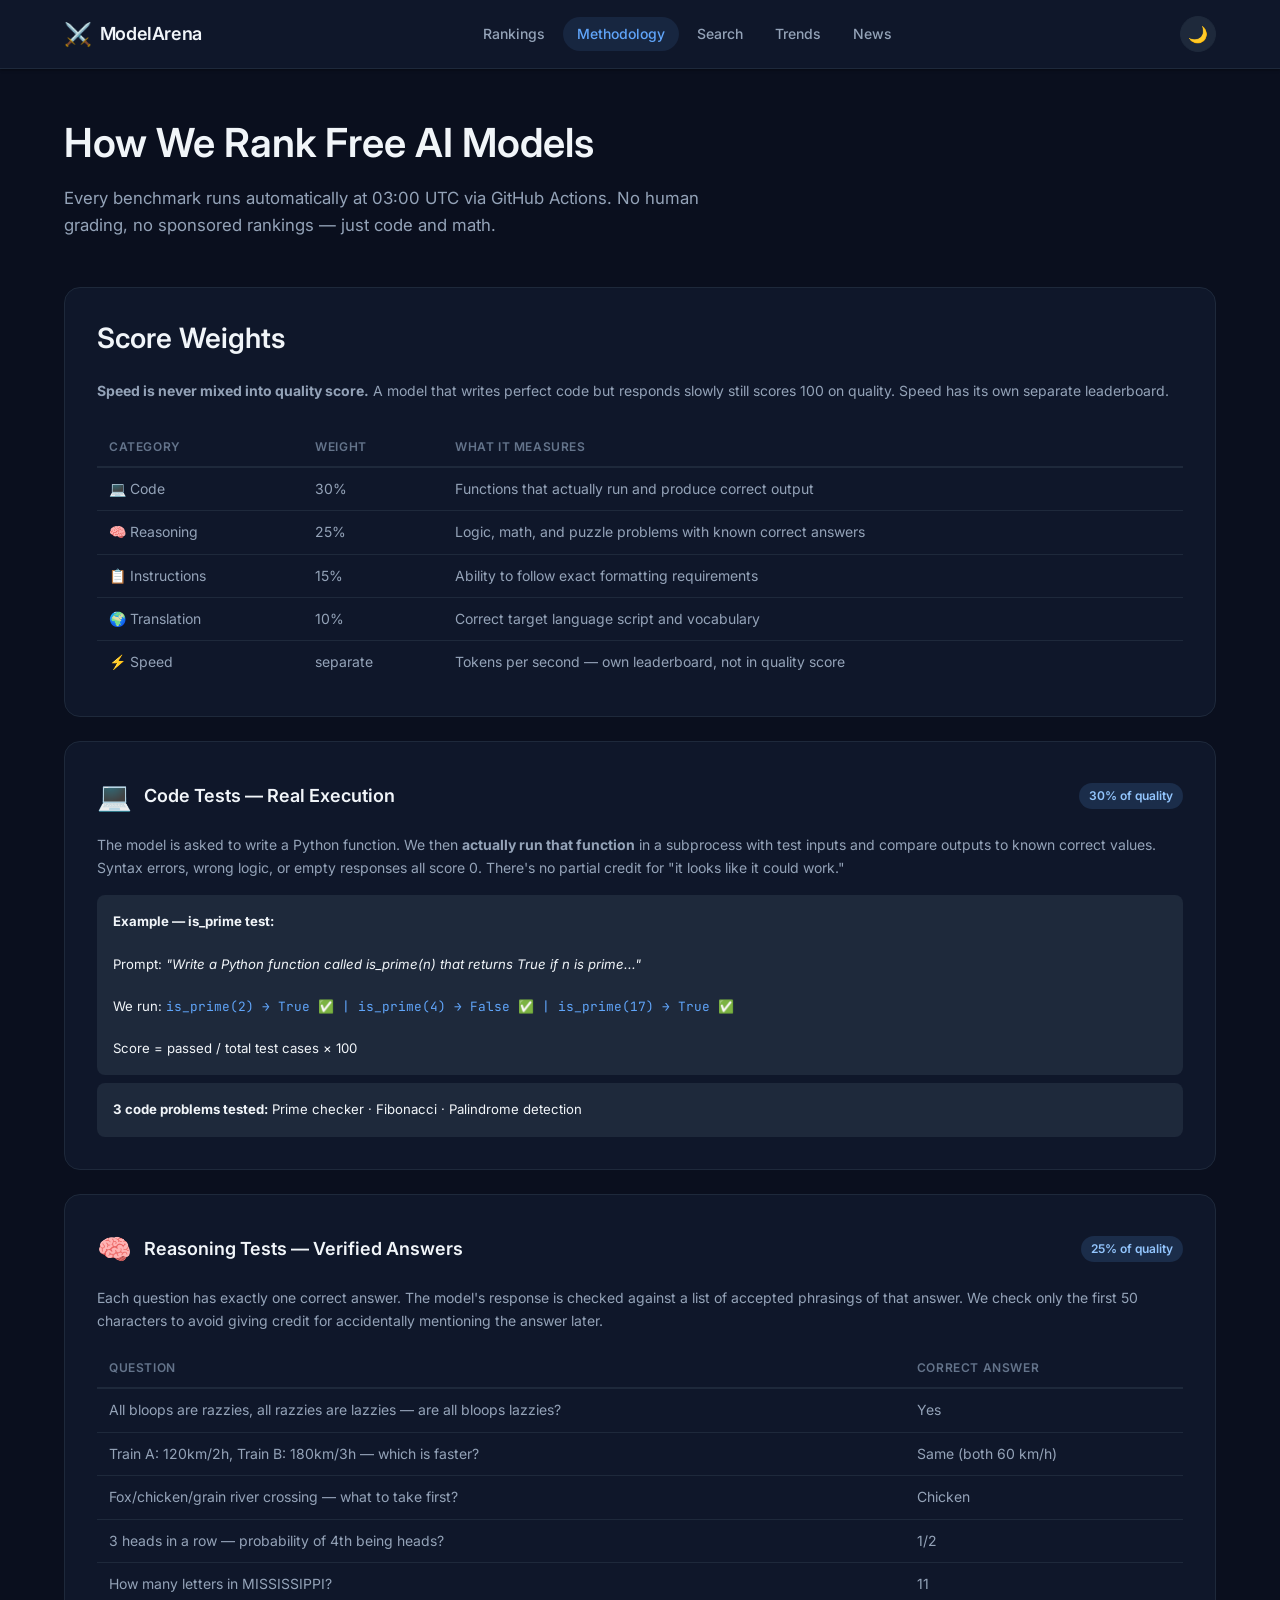
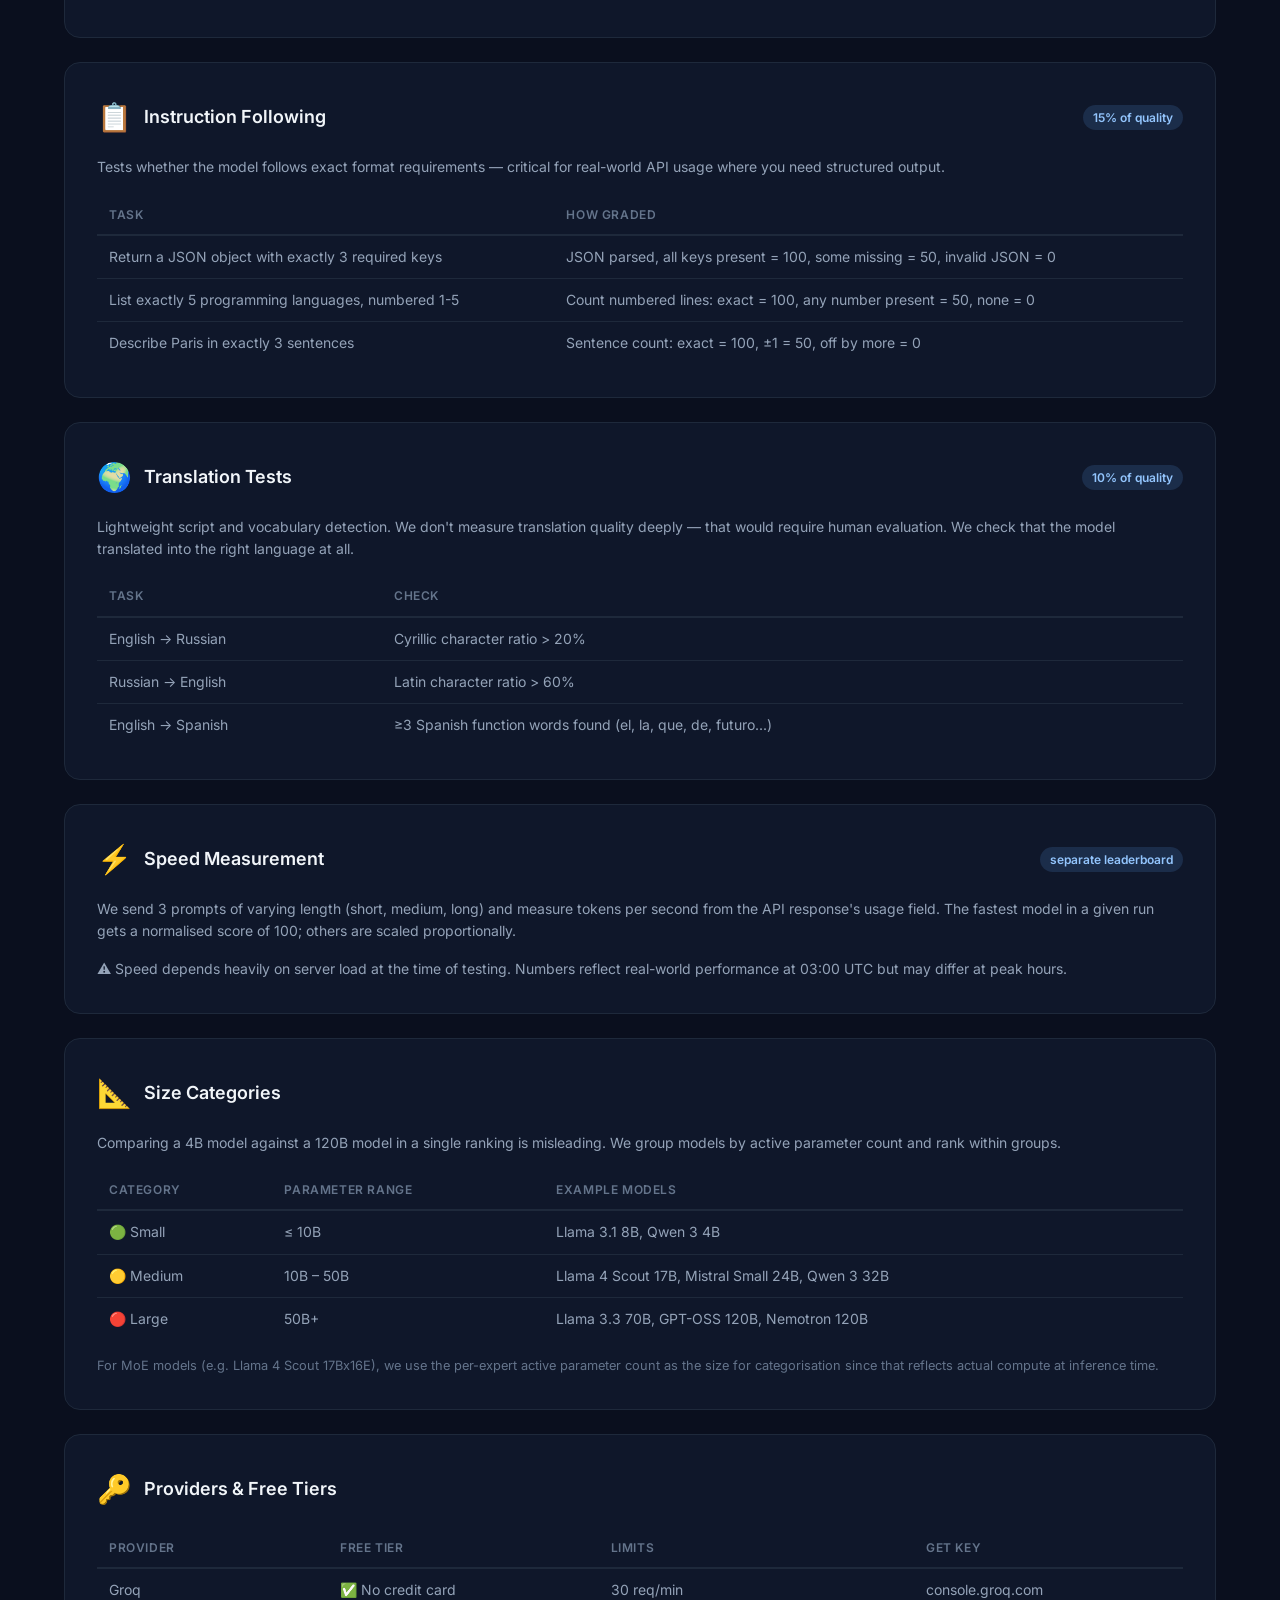
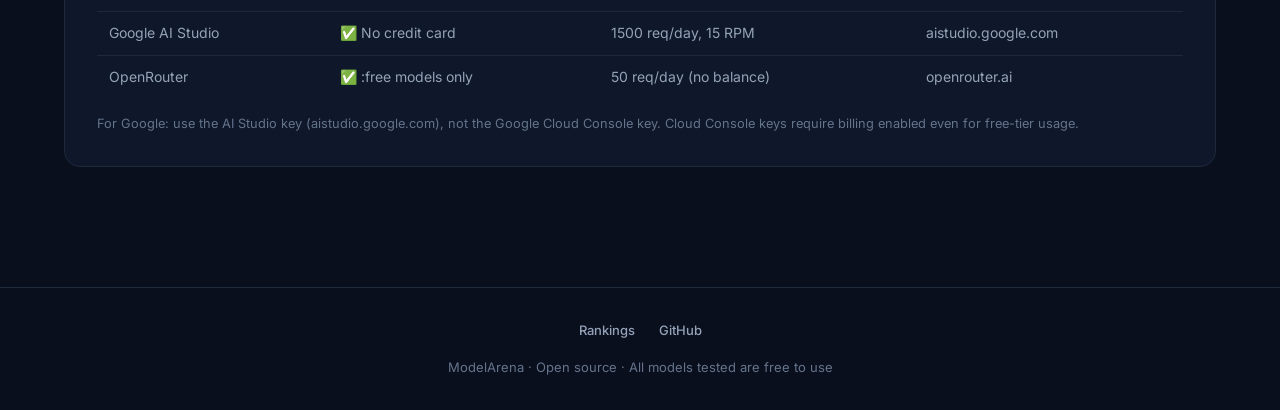
==== docs/methodology.html @ d8ed859a "refactor" ====
<!DOCTYPE html>
<html lang="en">
<head>
  <script>(function(){var t=localStorage.getItem('theme')||'dark';document.documentElement.setAttribute('data-theme',t);})();</script>
  <meta charset="UTF-8">
  <meta name="viewport" content="width=device-width, initial-scale=1.0">
  <title>Methodology — ModelArena</title>
  <meta name="description" content="How ModelArena benchmarks free AI models: real code execution, verified reasoning answers, instruction following, and translation checks. Full methodology explained.">
  <link rel="stylesheet" href="style.css">
  <style>
    .method-card{background:var(--surface);border:1px solid var(--border);border-radius:var(--radius-xl);padding:var(--space-xl);margin-bottom:var(--space-lg)}
    .method-header{display:flex;align-items:center;gap:12px;margin-bottom:var(--space-md)}
    .method-icon{font-size:1.75rem}
    .method-title{font-size:1.125rem;font-weight:600}
    .method-weight{background:var(--chip-blue-bg);color:var(--chip-blue-text);padding:3px 10px;border-radius:var(--radius-full);font-size:.75rem;font-weight:600;margin-left:auto}
    .test-example{background:var(--surface-2);border-radius:var(--radius-md);padding:var(--space-md);margin-top:var(--space-md);font-size:.825rem}
    .test-example code{font-family:'JetBrains Mono',monospace;font-size:.8rem;color:var(--primary)}
    .verdict-pass{color:var(--success);font-weight:600}
    .verdict-fail{color:var(--error);font-weight:600}
    .weight-bar-wrap{background:var(--surface-2);border-radius:var(--radius-full);height:8px;margin-top:6px;overflow:hidden}
    .weight-bar{height:100%;border-radius:var(--radius-full)}
    table{width:100%;border-collapse:collapse;font-size:.875rem;margin-top:var(--space-md)}
    th{text-align:left;padding:10px 12px;border-bottom:2px solid var(--border);color:var(--text-tertiary);font-size:.75rem;text-transform:uppercase;letter-spacing:.05em;font-weight:600}
    td{padding:10px 12px;border-bottom:1px solid var(--border);color:var(--text-secondary)}
    tr:last-child td{border-bottom:none}
    tr:hover td{background:var(--surface-2)}
  </style>
</head>
<body>
<header class="header">
  <div class="header-content">
    <a href="index.html" class="logo"><span class="logo-icon">⚔️</span><span>ModelArena</span></a>
    <nav class="nav">
      <a href="index.html" class="nav-link">Rankings</a>
      <a href="methodology.html" class="nav-link active">Methodology</a>
      <a href="search.html" class="nav-link">Search</a>
      <a href="trends.html" class="nav-link">Trends</a>
      <a href="news.html" class="nav-link">News</a>
    </nav>
    <button class="theme-toggle" id="theme-toggle" aria-label="Toggle theme">
      <span class="icon-sun">☀️</span><span class="icon-moon">🌙</span>
    </button>
  </div>
</header>

<main class="container">
  <h1>How We Rank Free AI Models</h1>
  <p style="color:var(--text-secondary);margin-bottom:var(--space-2xl);font-size:1.05rem;max-width:680px;">
    Every benchmark runs automatically at 03:00 UTC via GitHub Actions. No human grading,
    no sponsored rankings — just code and math.
  </p>

  <!-- Score weights overview -->
  <div class="method-card">
    <h2 style="margin-bottom:var(--space-lg);">Score Weights</h2>
    <p style="color:var(--text-secondary);margin-bottom:var(--space-lg);font-size:.875rem;">
      <strong>Speed is never mixed into quality score.</strong> A model that writes perfect code but responds slowly
      still scores 100 on quality. Speed has its own separate leaderboard.
    </p>
    <table>
      <thead><tr><th>Category</th><th>Weight</th><th>What it measures</th></tr></thead>
      <tbody>
        <tr><td>💻 Code</td><td>30%</td><td>Functions that actually run and produce correct output</td></tr>
        <tr><td>🧠 Reasoning</td><td>25%</td><td>Logic, math, and puzzle problems with known correct answers</td></tr>
        <tr><td>📋 Instructions</td><td>15%</td><td>Ability to follow exact formatting requirements</td></tr>
        <tr><td>🌍 Translation</td><td>10%</td><td>Correct target language script and vocabulary</td></tr>
        <tr><td>⚡ Speed</td><td>separate</td><td>Tokens per second — own leaderboard, not in quality score</td></tr>
      </tbody>
    </table>
  </div>

  <!-- Code tests -->
  <div class="method-card">
    <div class="method-header">
      <span class="method-icon">💻</span>
      <span class="method-title">Code Tests — Real Execution</span>
      <span class="method-weight">30% of quality</span>
    </div>
    <p style="color:var(--text-secondary);font-size:.875rem;line-height:1.6;">
      The model is asked to write a Python function. We then <strong>actually run that function</strong>
      in a subprocess with test inputs and compare outputs to known correct values.
      Syntax errors, wrong logic, or empty responses all score 0. There's no partial credit for
      "it looks like it could work."
    </p>
    <div class="test-example">
      <strong>Example — is_prime test:</strong><br><br>
      Prompt: <em>"Write a Python function called is_prime(n) that returns True if n is prime..."</em><br><br>
      We run: <code>is_prime(2) → True ✅  |  is_prime(4) → False ✅  |  is_prime(17) → True ✅</code><br><br>
      Score = passed / total test cases × 100
    </div>
    <div class="test-example" style="margin-top:var(--space-sm)">
      <strong>3 code problems tested:</strong> Prime checker · Fibonacci · Palindrome detection
    </div>
  </div>

  <!-- Reasoning tests -->
  <div class="method-card">
    <div class="method-header">
      <span class="method-icon">🧠</span>
      <span class="method-title">Reasoning Tests — Verified Answers</span>
      <span class="method-weight">25% of quality</span>
    </div>
    <p style="color:var(--text-secondary);font-size:.875rem;line-height:1.6;">
      Each question has exactly one correct answer. The model's response is checked against
      a list of accepted phrasings of that answer. We check only the first 50 characters
      to avoid giving credit for accidentally mentioning the answer later.
    </p>
    <table>
      <thead><tr><th>Question</th><th>Correct answer</th></tr></thead>
      <tbody>
        <tr><td>All bloops are razzies, all razzies are lazzies — are all bloops lazzies?</td><td>Yes</td></tr>
        <tr><td>Train A: 120km/2h, Train B: 180km/3h — which is faster?</td><td>Same (both 60 km/h)</td></tr>
        <tr><td>Fox/chicken/grain river crossing — what to take first?</td><td>Chicken</td></tr>
        <tr><td>3 heads in a row — probability of 4th being heads?</td><td>1/2</td></tr>
        <tr><td>How many letters in MISSISSIPPI?</td><td>11</td></tr>
      </tbody>
    </table>
  </div>

  <!-- Instruction following -->
  <div class="method-card">
    <div class="method-header">
      <span class="method-icon">📋</span>
      <span class="method-title">Instruction Following</span>
      <span class="method-weight">15% of quality</span>
    </div>
    <p style="color:var(--text-secondary);font-size:.875rem;line-height:1.6;">
      Tests whether the model follows exact format requirements — critical for real-world API usage
      where you need structured output.
    </p>
    <table>
      <thead><tr><th>Task</th><th>How graded</th></tr></thead>
      <tbody>
        <tr><td>Return a JSON object with exactly 3 required keys</td><td>JSON parsed, all keys present = 100, some missing = 50, invalid JSON = 0</td></tr>
        <tr><td>List exactly 5 programming languages, numbered 1-5</td><td>Count numbered lines: exact = 100, any number present = 50, none = 0</td></tr>
        <tr><td>Describe Paris in exactly 3 sentences</td><td>Sentence count: exact = 100, ±1 = 50, off by more = 0</td></tr>
      </tbody>
    </table>
  </div>

  <!-- Translation -->
  <div class="method-card">
    <div class="method-header">
      <span class="method-icon">🌍</span>
      <span class="method-title">Translation Tests</span>
      <span class="method-weight">10% of quality</span>
    </div>
    <p style="color:var(--text-secondary);font-size:.875rem;line-height:1.6;">
      Lightweight script and vocabulary detection. We don't measure translation quality deeply —
      that would require human evaluation. We check that the model translated into the right language at all.
    </p>
    <table>
      <thead><tr><th>Task</th><th>Check</th></tr></thead>
      <tbody>
        <tr><td>English → Russian</td><td>Cyrillic character ratio &gt; 20%</td></tr>
        <tr><td>Russian → English</td><td>Latin character ratio &gt; 60%</td></tr>
        <tr><td>English → Spanish</td><td>≥3 Spanish function words found (el, la, que, de, futuro...)</td></tr>
      </tbody>
    </table>
  </div>

  <!-- Speed -->
  <div class="method-card">
    <div class="method-header">
      <span class="method-icon">⚡</span>
      <span class="method-title">Speed Measurement</span>
      <span class="method-weight">separate leaderboard</span>
    </div>
    <p style="color:var(--text-secondary);font-size:.875rem;line-height:1.6;">
      We send 3 prompts of varying length (short, medium, long) and measure tokens per second
      from the API response's usage field. The fastest model in a given run gets a normalised
      score of 100; others are scaled proportionally.
    </p>
    <p style="color:var(--text-secondary);font-size:.875rem;margin-top:var(--space-md);">
      ⚠️ Speed depends heavily on server load at the time of testing. Numbers reflect
      real-world performance at 03:00 UTC but may differ at peak hours.
    </p>
  </div>

  <!-- Size categories -->
  <div class="method-card">
    <div class="method-header">
      <span class="method-icon">📐</span>
      <span class="method-title">Size Categories</span>
    </div>
    <p style="color:var(--text-secondary);font-size:.875rem;line-height:1.6;">
      Comparing a 4B model against a 120B model in a single ranking is misleading.
      We group models by active parameter count and rank within groups.
    </p>
    <table>
      <thead><tr><th>Category</th><th>Parameter range</th><th>Example models</th></tr></thead>
      <tbody>
        <tr><td>🟢 Small</td><td>≤ 10B</td><td>Llama 3.1 8B, Qwen 3 4B</td></tr>
        <tr><td>🟡 Medium</td><td>10B – 50B</td><td>Llama 4 Scout 17B, Mistral Small 24B, Qwen 3 32B</td></tr>
        <tr><td>🔴 Large</td><td>50B+</td><td>Llama 3.3 70B, GPT-OSS 120B, Nemotron 120B</td></tr>
      </tbody>
    </table>
    <p style="color:var(--text-tertiary);font-size:.8rem;margin-top:var(--space-md);">
      For MoE models (e.g. Llama 4 Scout 17Bx16E), we use the per-expert active parameter count
      as the size for categorisation since that reflects actual compute at inference time.
    </p>
  </div>

  <!-- Providers -->
  <div class="method-card">
    <div class="method-header">
      <span class="method-icon">🔑</span>
      <span class="method-title">Providers &amp; Free Tiers</span>
    </div>
    <table>
      <thead><tr><th>Provider</th><th>Free tier</th><th>Limits</th><th>Get key</th></tr></thead>
      <tbody>
        <tr><td>Groq</td><td>✅ No credit card</td><td>30 req/min</td><td>console.groq.com</td></tr>
        <tr><td>Google AI Studio</td><td>✅ No credit card</td><td>1500 req/day, 15 RPM</td><td>aistudio.google.com</td></tr>
        <tr><td>OpenRouter</td><td>✅ :free models only</td><td>50 req/day (no balance)</td><td>openrouter.ai</td></tr>
      </tbody>
    </table>
    <p style="color:var(--text-tertiary);font-size:.8rem;margin-top:var(--space-md);">
      For Google: use the AI Studio key (aistudio.google.com), not the Google Cloud Console key.
      Cloud Console keys require billing enabled even for free-tier usage.
    </p>
  </div>

</main>

<footer class="footer">
  <div class="footer-links">
    <a href="index.html" class="footer-link">Rankings</a>
    <a href="https://github.com/yourusername/ModelArena" class="footer-link">GitHub</a>
  </div>
  <p>ModelArena · Open source · All models tested are free to use</p>
</footer>

<script>
(function(){
  function applyTheme(t){document.documentElement.setAttribute('data-theme',t);localStorage.setItem('theme',t);}
  var btn=document.getElementById('theme-toggle');
  if(btn)btn.addEventListener('click',function(){
    applyTheme((document.documentElement.getAttribute('data-theme')||'dark')==='dark'?'light':'dark');
  });
})();
</script>

<script>
window.addEventListener('scroll', function() {
  document.querySelector('.header').classList.toggle('scrolled', window.scrollY > 0);
});
</script>

</body>
</html>
---- docs/style.css ----
/* AI Benchmarker — Material Design style with dark/light theme */

@import url('https://fonts.googleapis.com/css2?family=Inter:wght@300;400;500;600&family=JetBrains+Mono:wght@400;500&display=swap');

/* ===== THEME VARIABLES ===== */
:root {
  color-scheme: dark;

  /* Dark theme (default) */
  --primary: #60a5fa;
  --primary-dark: #3b82f6;
  --primary-light: #93c5fd;

  --text-primary: #f1f5f9;
  --text-secondary: #94a3b8;
  --text-tertiary: #64748b;

  --border: #1e293b;
  --border-hover: #334155;
  --background: #0a0f1e;
  --surface: #0f172a;
  --surface-2: #1e293b;
  --surface-3: #243044;

  --success: #34d399;
  --warning: #fbbf24;
  --error: #f87171;

  --shadow-sm: 0 1px 3px rgba(0,0,0,0.4);
  --shadow-md: 0 4px 16px rgba(0,0,0,0.5);
  --shadow-lg: 0 8px 32px rgba(0,0,0,0.6);

  --chip-blue-bg: rgba(96,165,250,0.15);
  --chip-blue-text: #93c5fd;
  --chip-green-bg: rgba(52,211,153,0.15);
  --chip-green-text: #6ee7b7;
  --chip-yellow-bg: rgba(251,191,36,0.15);
  --chip-yellow-text: #fcd34d;
  --chip-red-bg: rgba(248,113,113,0.15);
  --chip-red-text: #fca5a5;
  --chip-gray-bg: var(--surface-2);
  --chip-gray-text: var(--text-secondary);

  --hero-gradient: linear-gradient(135deg, #0a0f1e 0%, #0f172a 50%, #1a1040 100%);
  --glow: 0 0 40px rgba(96,165,250,0.12);

  /* Spacing */
  --space-xs: 4px;
  --space-sm: 8px;
  --space-md: 16px;
  --space-lg: 24px;
  --space-xl: 32px;
  --space-2xl: 48px;

  /* Radius */
  --radius-sm: 4px;
  --radius-md: 8px;
  --radius-lg: 12px;
  --radius-xl: 16px;
  --radius-full: 9999px;
}

/* Light theme */
[data-theme="light"] {
  color-scheme: light;

  --primary: #2563eb;
  --primary-dark: #1d4ed8;
  --primary-light: #3b82f6;

  --text-primary: #0f172a;
  --text-secondary: #475569;
  --text-tertiary: #94a3b8;

  --border: #e2e8f0;
  --border-hover: #cbd5e1;
  --background: #ffffff;
  --surface: #f8fafc;
  --surface-2: #f1f5f9;
  --surface-3: #e2e8f0;

  --success: #16a34a;
  --warning: #d97706;
  --error: #dc2626;

  --shadow-sm: 0 1px 3px rgba(15,23,42,0.08), 0 1px 2px rgba(15,23,42,0.06);
  --shadow-md: 0 4px 16px rgba(15,23,42,0.1);
  --shadow-lg: 0 8px 32px rgba(15,23,42,0.12);

  --chip-blue-bg: #dbeafe;
  --chip-blue-text: #1d4ed8;
  --chip-green-bg: #dcfce7;
  --chip-green-text: #15803d;
  --chip-yellow-bg: #fef9c3;
  --chip-yellow-text: #a16207;
  --chip-red-bg: #fee2e2;
  --chip-red-text: #b91c1c;
  --chip-gray-bg: var(--surface-2);
  --chip-gray-text: var(--text-secondary);

  --hero-gradient: linear-gradient(135deg, #eff6ff 0%, #f8fafc 50%, #f0fdf4 100%);
  --glow: none;
}

/* ===== RESET & BASE ===== */
*, *::before, *::after {
  margin: 0;
  padding: 0;
  box-sizing: border-box;
}

body {
  font-family: 'Inter', -apple-system, BlinkMacSystemFont, sans-serif;
  color: var(--text-primary);
  background: var(--background);
  line-height: 1.6;
  -webkit-font-smoothing: antialiased;
  transition: background 0.3s, color 0.3s;
}

h1, h2, h3, h4, h5, h6 {
  font-weight: 600;
  line-height: 1.3;
}
h1 { font-size: 2.5rem; margin-bottom: var(--space-md); }
h2 { font-size: 1.75rem; margin-bottom: var(--space-md); }
h3 { font-size: 1.25rem; margin-bottom: var(--space-sm); }

/* ===== HEADER ===== */
.header {
  background: var(--surface);
  border-bottom: 1px solid var(--border);
  padding: var(--space-md) 0;
  position: sticky;
  top: 0;
  z-index: 100;
  backdrop-filter: blur(12px);
  -webkit-backdrop-filter: blur(12px);
  box-shadow: var(--shadow-sm);
  transition: background 0.3s, border-color 0.3s;
}

.header-content {
  max-width: 1200px;
  margin: 0 auto;
  padding: 0 var(--space-lg);
  display: flex;
  justify-content: space-between;
  align-items: center;
}

.logo {
  display: flex;
  align-items: center;
  gap: var(--space-sm);
  text-decoration: none;
  color: var(--text-primary);
  font-size: 1.125rem;
  font-weight: 600;
  letter-spacing: -0.02em;
}
.logo-icon { font-size: 1.4rem; }

/* ===== NAVIGATION ===== */
.nav {
  display: flex;
  align-items: center;
  gap: 4px;
}

.nav-link {
  padding: 6px 14px;
  border-radius: var(--radius-full);
  color: var(--text-secondary);
  text-decoration: none;
  font-size: 0.875rem;
  font-weight: 500;
  transition: all 0.2s;
}
.nav-link:hover {
  background: var(--surface-2);
  color: var(--text-primary);
}
.nav-link.active {
  color: var(--primary);
  background: rgba(96,165,250,0.1);
}
[data-theme="light"] .nav-link.active {
  background: rgba(37,99,235,0.08);
}

/* ===== THEME TOGGLE ===== */
.theme-toggle {
  display: flex;
  align-items: center;
  justify-content: center;
  width: 36px;
  height: 36px;
  border-radius: var(--radius-full);
  border: 1px solid var(--border);
  background: var(--surface-2);
  color: var(--text-secondary);
  cursor: pointer;
  font-size: 1rem;
  transition: all 0.2s;
  margin-left: var(--space-sm);
  flex-shrink: 0;
}
.theme-toggle:hover {
  background: var(--surface-3);
  color: var(--text-primary);
  border-color: var(--border-hover);
}
.theme-toggle .icon-sun  { display: none; }
.theme-toggle .icon-moon { display: block; }
[data-theme="light"] .theme-toggle .icon-sun  { display: block; }
[data-theme="light"] .theme-toggle .icon-moon { display: none; }

/* ===== CONTAINER ===== */
.container {
  max-width: 1200px;
  margin: 0 auto;
  padding: var(--space-2xl) var(--space-lg);
}

/* ===== HERO ===== */
.hero {
  background: var(--hero-gradient);
  text-align: center;
  padding: var(--space-2xl) 0;
  margin-bottom: 0;
  border-bottom: 1px solid var(--border);
  box-shadow: var(--glow);
}
.hero-title {
  font-size: 2.75rem;
  font-weight: 700;
  letter-spacing: -0.03em;
  background: linear-gradient(135deg, var(--text-primary) 0%, var(--primary-light) 100%);
  -webkit-background-clip: text;
  -webkit-text-fill-color: transparent;
  background-clip: text;
}
[data-theme="light"] .hero-title {
  background: linear-gradient(135deg, #0f172a 0%, #2563eb 100%);
  -webkit-background-clip: text;
  background-clip: text;
}
.hero-subtitle {
  font-size: 1.125rem;
  color: var(--text-secondary);
  margin-top: var(--space-sm);
}
.hero-meta {
  margin-top: var(--space-md);
  color: var(--text-tertiary);
  font-size: 0.8rem;
}

/* ===== STATS GRID ===== */
.stats-grid {
  display: grid;
  grid-template-columns: repeat(auto-fit, minmax(180px, 1fr));
  gap: var(--space-md);
  margin-bottom: var(--space-2xl);
}
.stat-card {
  background: var(--surface);
  border: 1px solid var(--border);
  border-radius: var(--radius-xl);
  padding: var(--space-lg);
  text-align: center;
  transition: border-color 0.2s, box-shadow 0.2s;
}
.stat-card:hover {
  border-color: var(--primary);
  box-shadow: var(--shadow-md);
}
.stat-value {
  font-size: 2.25rem;
  font-weight: 700;
  color: var(--primary);
  font-variant-numeric: tabular-nums;
  letter-spacing: -0.02em;
}
.stat-label {
  color: var(--text-tertiary);
  font-size: 0.75rem;
  margin-top: var(--space-xs);
  text-transform: uppercase;
  letter-spacing: 0.06em;
  font-weight: 500;
}

/* ===== CARDS ===== */
.card {
  background: var(--surface);
  border: 1px solid var(--border);
  border-radius: var(--radius-xl);
  padding: var(--space-lg);
  transition: all 0.2s;
}
.card:hover {
  box-shadow: var(--shadow-md);
  border-color: var(--border-hover);
}
.card-title { font-size: 1.125rem; font-weight: 600; color: var(--text-primary); }
.card-subtitle { color: var(--text-secondary); font-size: 0.875rem; margin-top: var(--space-xs); }

/* ===== GRID ===== */
.grid { display: grid; gap: var(--space-lg); margin-bottom: var(--space-2xl); }
.grid-2 { grid-template-columns: repeat(auto-fit, minmax(300px, 1fr)); }
.grid-3 { grid-template-columns: repeat(auto-fit, minmax(240px, 1fr)); }

/* ===== BUTTONS ===== */
.btn {
  display: inline-flex;
  align-items: center;
  gap: var(--space-sm);
  padding: 9px 20px;
  border-radius: var(--radius-full);
  font-weight: 500;
  font-size: 0.875rem;
  cursor: pointer;
  border: none;
  transition: all 0.2s;
  text-decoration: none;
  font-family: inherit;
}
.btn-primary { background: var(--primary); color: #fff; }
.btn-primary:hover { background: var(--primary-dark); box-shadow: var(--shadow-md); }
.btn-outlined { background: transparent; color: var(--primary); border: 1px solid var(--border); }
.btn-outlined:hover { background: rgba(96,165,250,0.08); border-color: var(--primary); }
[data-theme="light"] .btn-outlined:hover { background: rgba(37,99,235,0.06); }

/* ===== CHIPS ===== */
.chip {
  display: inline-block;
  padding: 3px 10px;
  border-radius: var(--radius-full);
  font-size: 0.7rem;
  font-weight: 600;
  text-transform: uppercase;
  letter-spacing: 0.05em;
}
.chip-blue   { background: var(--chip-blue-bg);   color: var(--chip-blue-text); }
.chip-green  { background: var(--chip-green-bg);  color: var(--chip-green-text); }
.chip-yellow { background: var(--chip-yellow-bg); color: var(--chip-yellow-text); }
.chip-red    { background: var(--chip-red-bg);    color: var(--chip-red-text); }
.chip-gray   { background: var(--chip-gray-bg);   color: var(--chip-gray-text); }

/* ===== MODEL CARD ===== */
.model-card {
  border: 1px solid var(--border);
  border-radius: var(--radius-xl);
  padding: var(--space-lg);
  background: var(--surface);
  transition: all 0.2s;
}
.model-card:hover {
  box-shadow: var(--shadow-md);
  border-color: var(--border-hover);
  transform: translateY(-2px);
}
.model-header {
  display: flex;
  justify-content: space-between;
  align-items: flex-start;
  margin-bottom: var(--space-md);
}
.model-name { font-size: 1.125rem; font-weight: 600; color: var(--text-primary); margin-bottom: 2px; }
.model-provider { color: var(--text-secondary); font-size: 0.8rem; }
.model-rank { font-size: 1.75rem; font-weight: 700; color: var(--primary); }
.model-metrics {
  display: grid;
  grid-template-columns: repeat(2, 1fr);
  gap: var(--space-md);
  margin: var(--space-md) 0;
}
.metric { display: flex; flex-direction: column; }
.metric-label {
  color: var(--text-tertiary);
  font-size: 0.7rem;
  text-transform: uppercase;
  letter-spacing: 0.06em;
  font-weight: 500;
  margin-bottom: 2px;
}
.metric-value { font-size: 1.4rem; font-weight: 600; color: var(--text-primary); }

/* ===== PROGRESS BAR ===== */
.progress-bar {
  height: 6px;
  background: var(--surface-2);
  border-radius: var(--radius-full);
  overflow: hidden;
  margin: var(--space-sm) 0;
}
.progress-fill {
  height: 100%;
  background: linear-gradient(90deg, var(--primary) 0%, var(--primary-light) 100%);
  border-radius: var(--radius-full);
  transition: width 0.5s cubic-bezier(0.4, 0, 0.2, 1);
}

/* ===== SEARCH ===== */
.search-container { margin-bottom: var(--space-2xl); }
.search-box { position: relative; margin-bottom: var(--space-lg); }
.search-input {
  width: 100%;
  padding: 13px 20px 13px 46px;
  border: 1px solid var(--border);
  border-radius: var(--radius-full);
  font-size: 0.9375rem;
  background: var(--surface);
  color: var(--text-primary);
  transition: all 0.2s;
  font-family: inherit;
}
.search-input::placeholder { color: var(--text-tertiary); }
.search-input:focus {
  outline: none;
  border-color: var(--primary);
  box-shadow: 0 0 0 3px rgba(96,165,250,0.15);
}
[data-theme="light"] .search-input:focus {
  box-shadow: 0 0 0 3px rgba(37,99,235,0.1);
}
.search-icon {
  position: absolute;
  left: 16px;
  top: 50%;
  transform: translateY(-50%);
  color: var(--text-tertiary);
  font-size: 1.1rem;
}
.filters { display: flex; gap: var(--space-sm); flex-wrap: wrap; }
.filter-btn {
  padding: 7px 16px;
  border: 1px solid var(--border);
  border-radius: var(--radius-full);
  background: var(--surface);
  color: var(--text-secondary);
  font-size: 0.8125rem;
  cursor: pointer;
  transition: all 0.2s;
  font-family: inherit;
  font-weight: 500;
}
.filter-btn:hover { background: var(--surface-2); border-color: var(--border-hover); color: var(--text-primary); }
.filter-btn.active { background: rgba(96,165,250,0.12); color: var(--primary); border-color: var(--primary); }
[data-theme="light"] .filter-btn.active { background: rgba(37,99,235,0.08); }

/* ===== NEWS ITEM ===== */
.news-item {
  border: 1px solid var(--border);
  border-radius: var(--radius-xl);
  padding: var(--space-lg);
  margin-bottom: var(--space-md);
  background: var(--surface);
  transition: all 0.2s;
}
.news-item:hover { box-shadow: var(--shadow-sm); border-color: var(--border-hover); }
.news-date { color: var(--text-tertiary); font-size: 0.7rem; text-transform: uppercase; letter-spacing: 0.06em; font-weight: 500; margin-bottom: 6px; }
.news-title { font-size: 1rem; font-weight: 600; color: var(--text-primary); margin-bottom: var(--space-sm); }
.news-title a { color: inherit; text-decoration: none; transition: color 0.2s; }
.news-title a:hover { color: var(--primary); }
.news-summary { color: var(--text-secondary); line-height: 1.6; margin-bottom: var(--space-sm); font-size: 0.875rem; }
.news-source { font-size: 0.8rem; color: var(--primary); font-weight: 500; }

/* ===== FOOTER ===== */
.footer {
  border-top: 1px solid var(--border);
  padding: var(--space-xl) 0;
  margin-top: var(--space-2xl);
  text-align: center;
  color: var(--text-tertiary);
  font-size: 0.8125rem;
}
.footer-links { display: flex; justify-content: center; gap: var(--space-lg); margin-bottom: var(--space-md); }
.footer-link { color: var(--text-secondary); text-decoration: none; transition: color 0.2s; font-weight: 500; }
.footer-link:hover { color: var(--primary); }

/* ===== SKELETON LOADER ===== */
@keyframes shimmer {
  0% { background-position: -800px 0; }
  100% { background-position: 800px 0; }
}
.skeleton {
  background: linear-gradient(90deg, var(--surface) 0px, var(--surface-2) 80px, var(--surface) 160px);
  background-size: 1000px;
  animation: shimmer 1.6s infinite;
  border-radius: var(--radius-md);
}

/* ===== RESPONSIVE ===== */
@media (max-width: 768px) {
  .hero-title { font-size: 2rem; }
  .nav .nav-link { display: none; }
  .nav .nav-link.active { display: block; }
  .grid-2, .grid-3 { grid-template-columns: 1fr; }
  .model-metrics { grid-template-columns: 1fr; }
  .stats-grid { grid-template-columns: repeat(2, 1fr); }
}
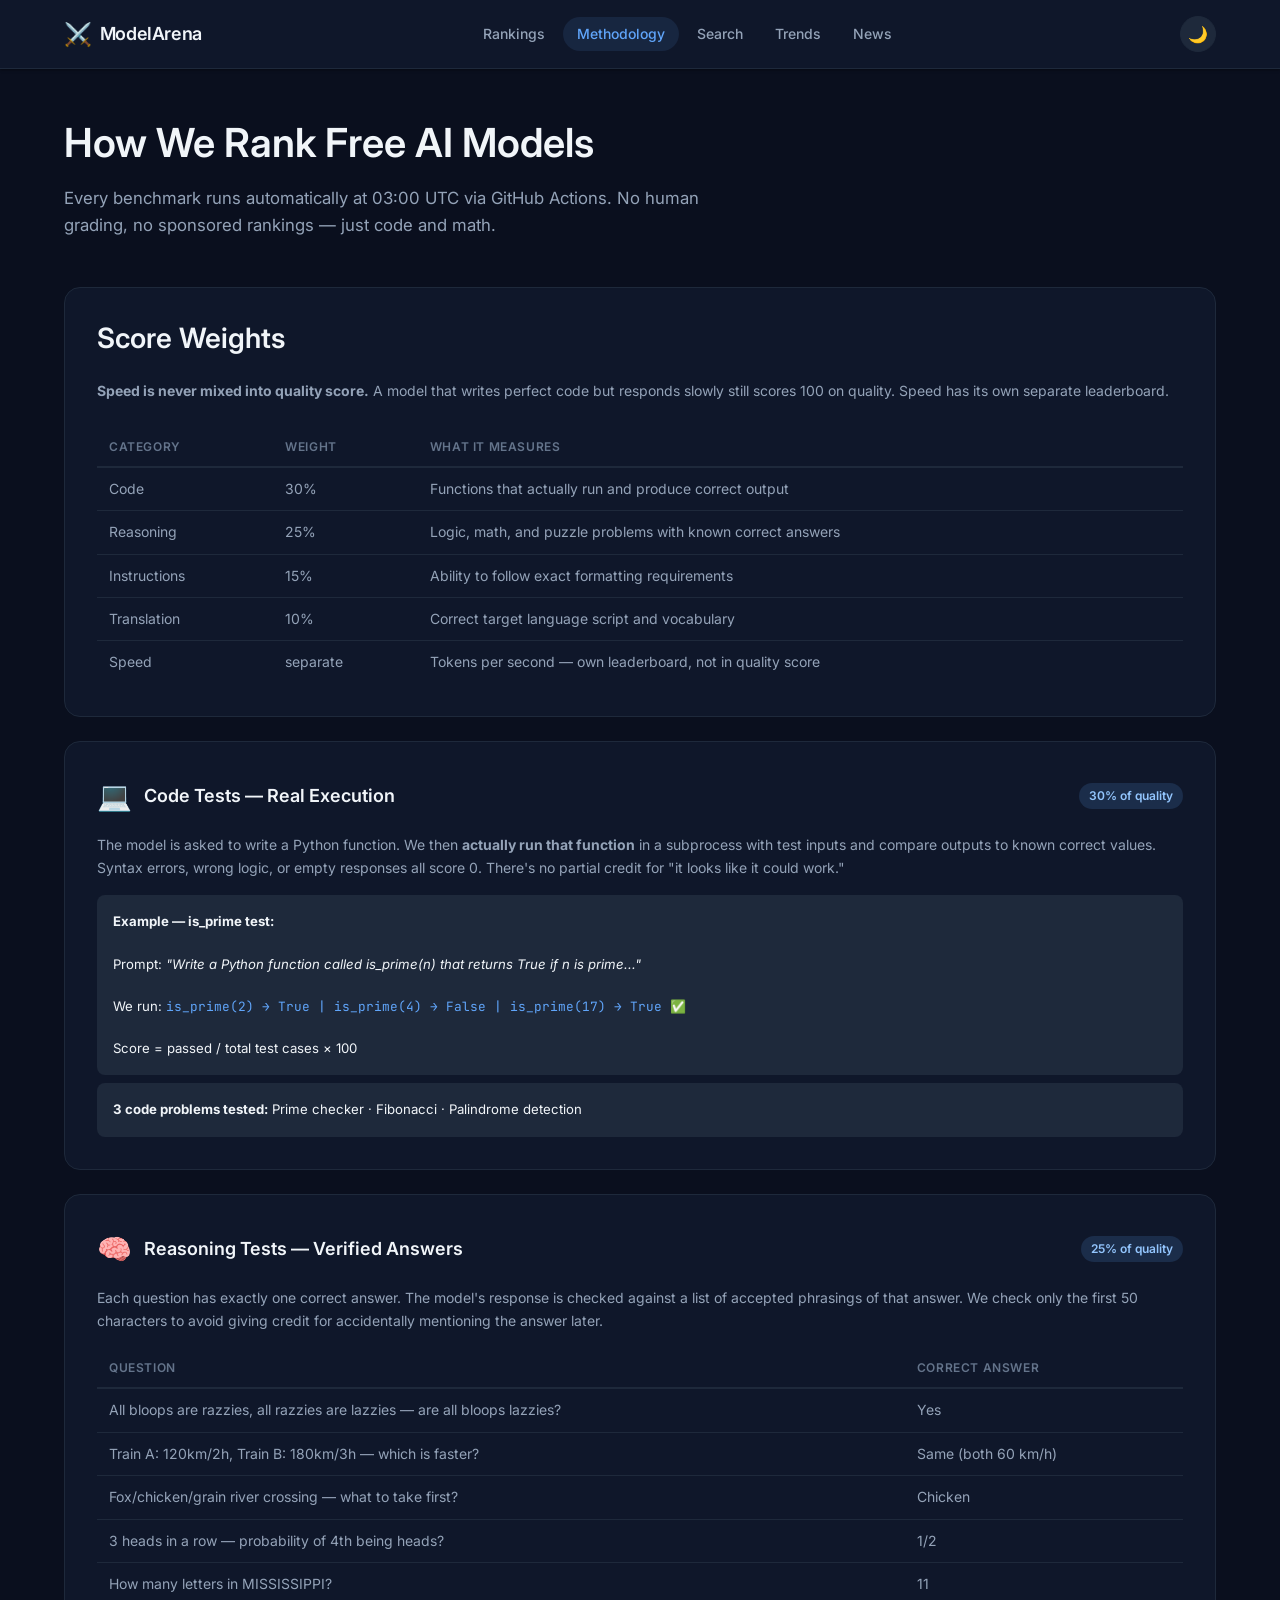
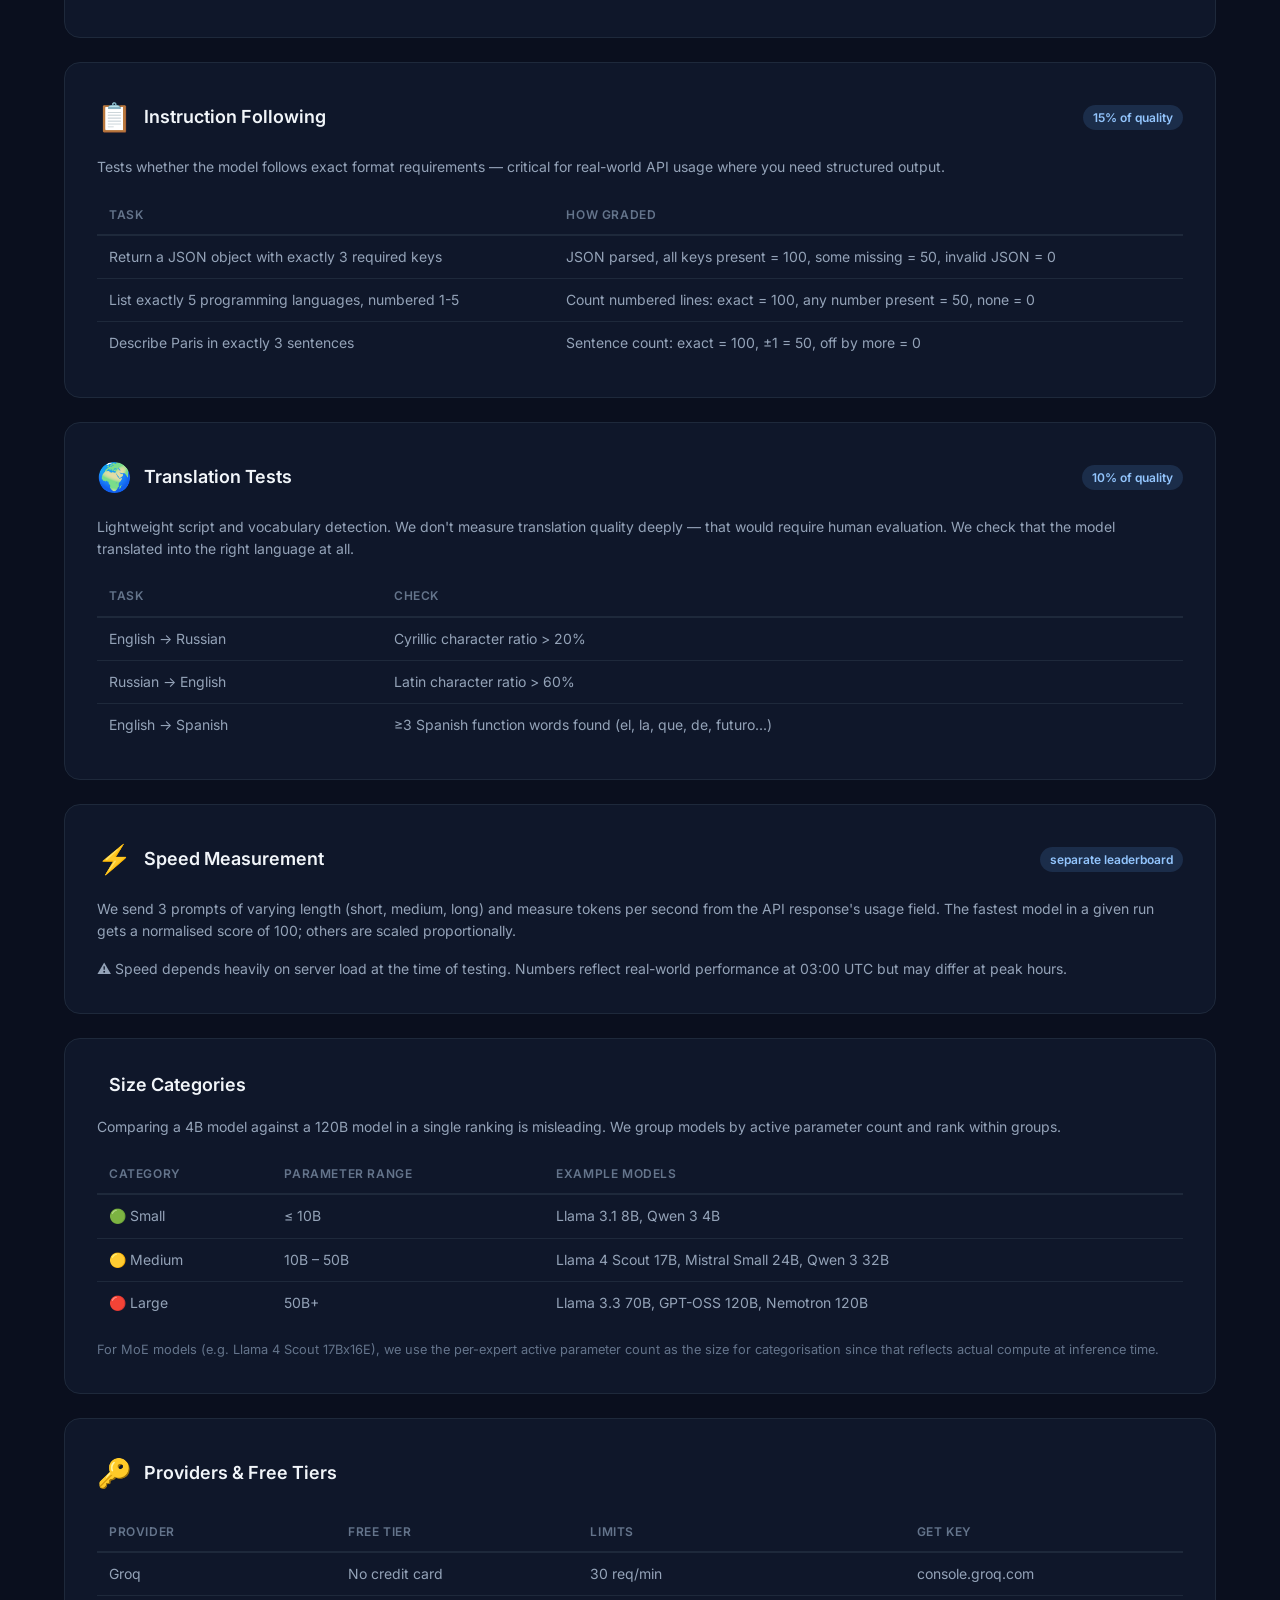
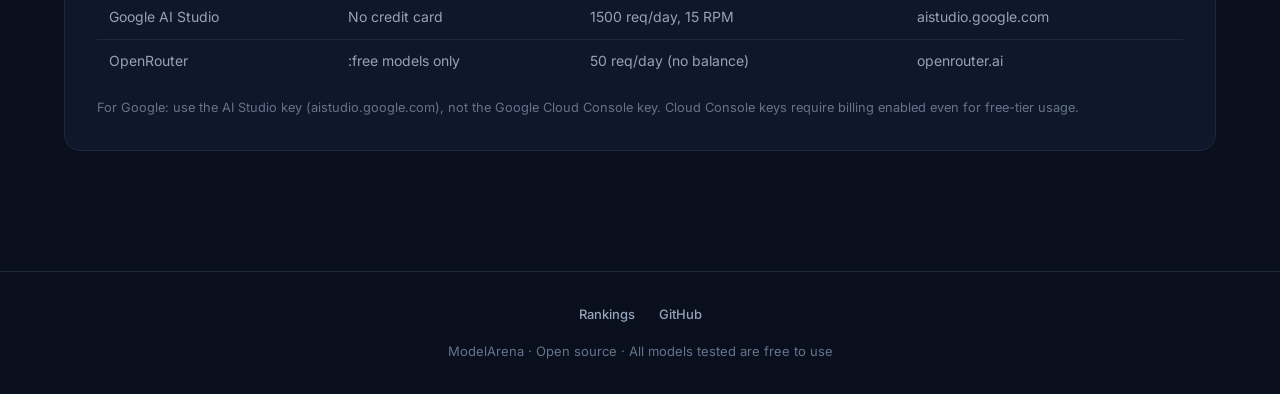
==== commit 7f0ea263: "fix gemini" ====
--- a/docs/methodology.html
+++ b/docs/methodology.html
@@ -60,11 +60,11 @@
     <table>
       <thead><tr><th>Category</th><th>Weight</th><th>What it measures</th></tr></thead>
       <tbody>
-        <tr><td>💻 Code</td><td>30%</td><td>Functions that actually run and produce correct output</td></tr>
-        <tr><td>🧠 Reasoning</td><td>25%</td><td>Logic, math, and puzzle problems with known correct answers</td></tr>
-        <tr><td>📋 Instructions</td><td>15%</td><td>Ability to follow exact formatting requirements</td></tr>
-        <tr><td>🌍 Translation</td><td>10%</td><td>Correct target language script and vocabulary</td></tr>
-        <tr><td>⚡ Speed</td><td>separate</td><td>Tokens per second — own leaderboard, not in quality score</td></tr>
+        <tr><td>Code</td><td>30%</td><td>Functions that actually run and produce correct output</td></tr>
+        <tr><td>Reasoning</td><td>25%</td><td>Logic, math, and puzzle problems with known correct answers</td></tr>
+        <tr><td>Instructions</td><td>15%</td><td>Ability to follow exact formatting requirements</td></tr>
+        <tr><td>Translation</td><td>10%</td><td>Correct target language script and vocabulary</td></tr>
+        <tr><td>Speed</td><td>separate</td><td>Tokens per second — own leaderboard, not in quality score</td></tr>
       </tbody>
     </table>
   </div>
@@ -85,7 +85,7 @@
     <div class="test-example">
       <strong>Example — is_prime test:</strong><br><br>
       Prompt: <em>"Write a Python function called is_prime(n) that returns True if n is prime..."</em><br><br>
-      We run: <code>is_prime(2) → True ✅  |  is_prime(4) → False ✅  |  is_prime(17) → True ✅</code><br><br>
+      We run: <code>is_prime(2) → True  |  is_prime(4) → False  |  is_prime(17) → True ✅</code><br><br>
       Score = passed / total test cases × 100
     </div>
     <div class="test-example" style="margin-top:var(--space-sm)">
@@ -180,7 +180,7 @@
   <!-- Size categories -->
   <div class="method-card">
     <div class="method-header">
-      <span class="method-icon">📐</span>
+      <span class="method-icon"></span>
       <span class="method-title">Size Categories</span>
     </div>
     <p style="color:var(--text-secondary);font-size:.875rem;line-height:1.6;">
@@ -210,9 +210,9 @@
     <table>
       <thead><tr><th>Provider</th><th>Free tier</th><th>Limits</th><th>Get key</th></tr></thead>
       <tbody>
-        <tr><td>Groq</td><td>✅ No credit card</td><td>30 req/min</td><td>console.groq.com</td></tr>
-        <tr><td>Google AI Studio</td><td>✅ No credit card</td><td>1500 req/day, 15 RPM</td><td>aistudio.google.com</td></tr>
-        <tr><td>OpenRouter</td><td>✅ :free models only</td><td>50 req/day (no balance)</td><td>openrouter.ai</td></tr>
+        <tr><td>Groq</td><td>No credit card</td><td>30 req/min</td><td>console.groq.com</td></tr>
+        <tr><td>Google AI Studio</td><td>No credit card</td><td>1500 req/day, 15 RPM</td><td>aistudio.google.com</td></tr>
+        <tr><td>OpenRouter</td><td>:free models only</td><td>50 req/day (no balance)</td><td>openrouter.ai</td></tr>
       </tbody>
     </table>
     <p style="color:var(--text-tertiary);font-size:.8rem;margin-top:var(--space-md);">
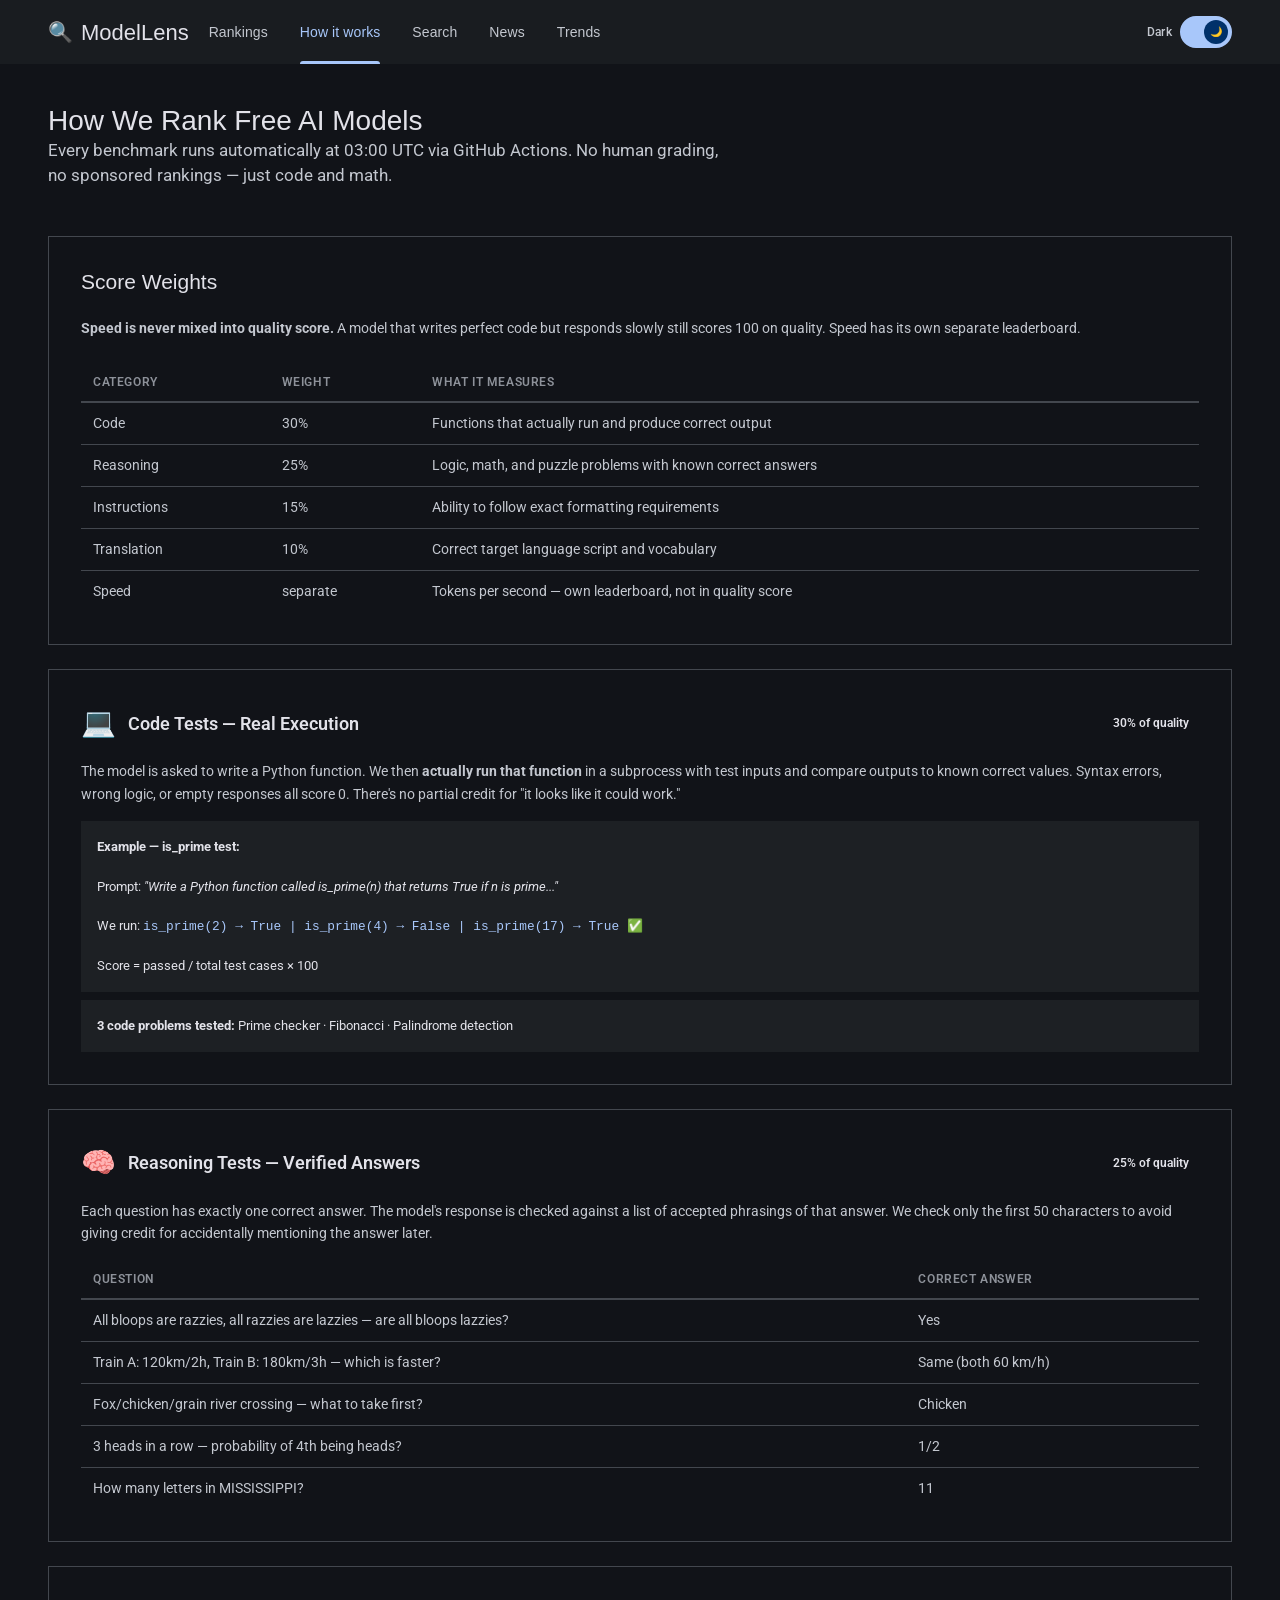
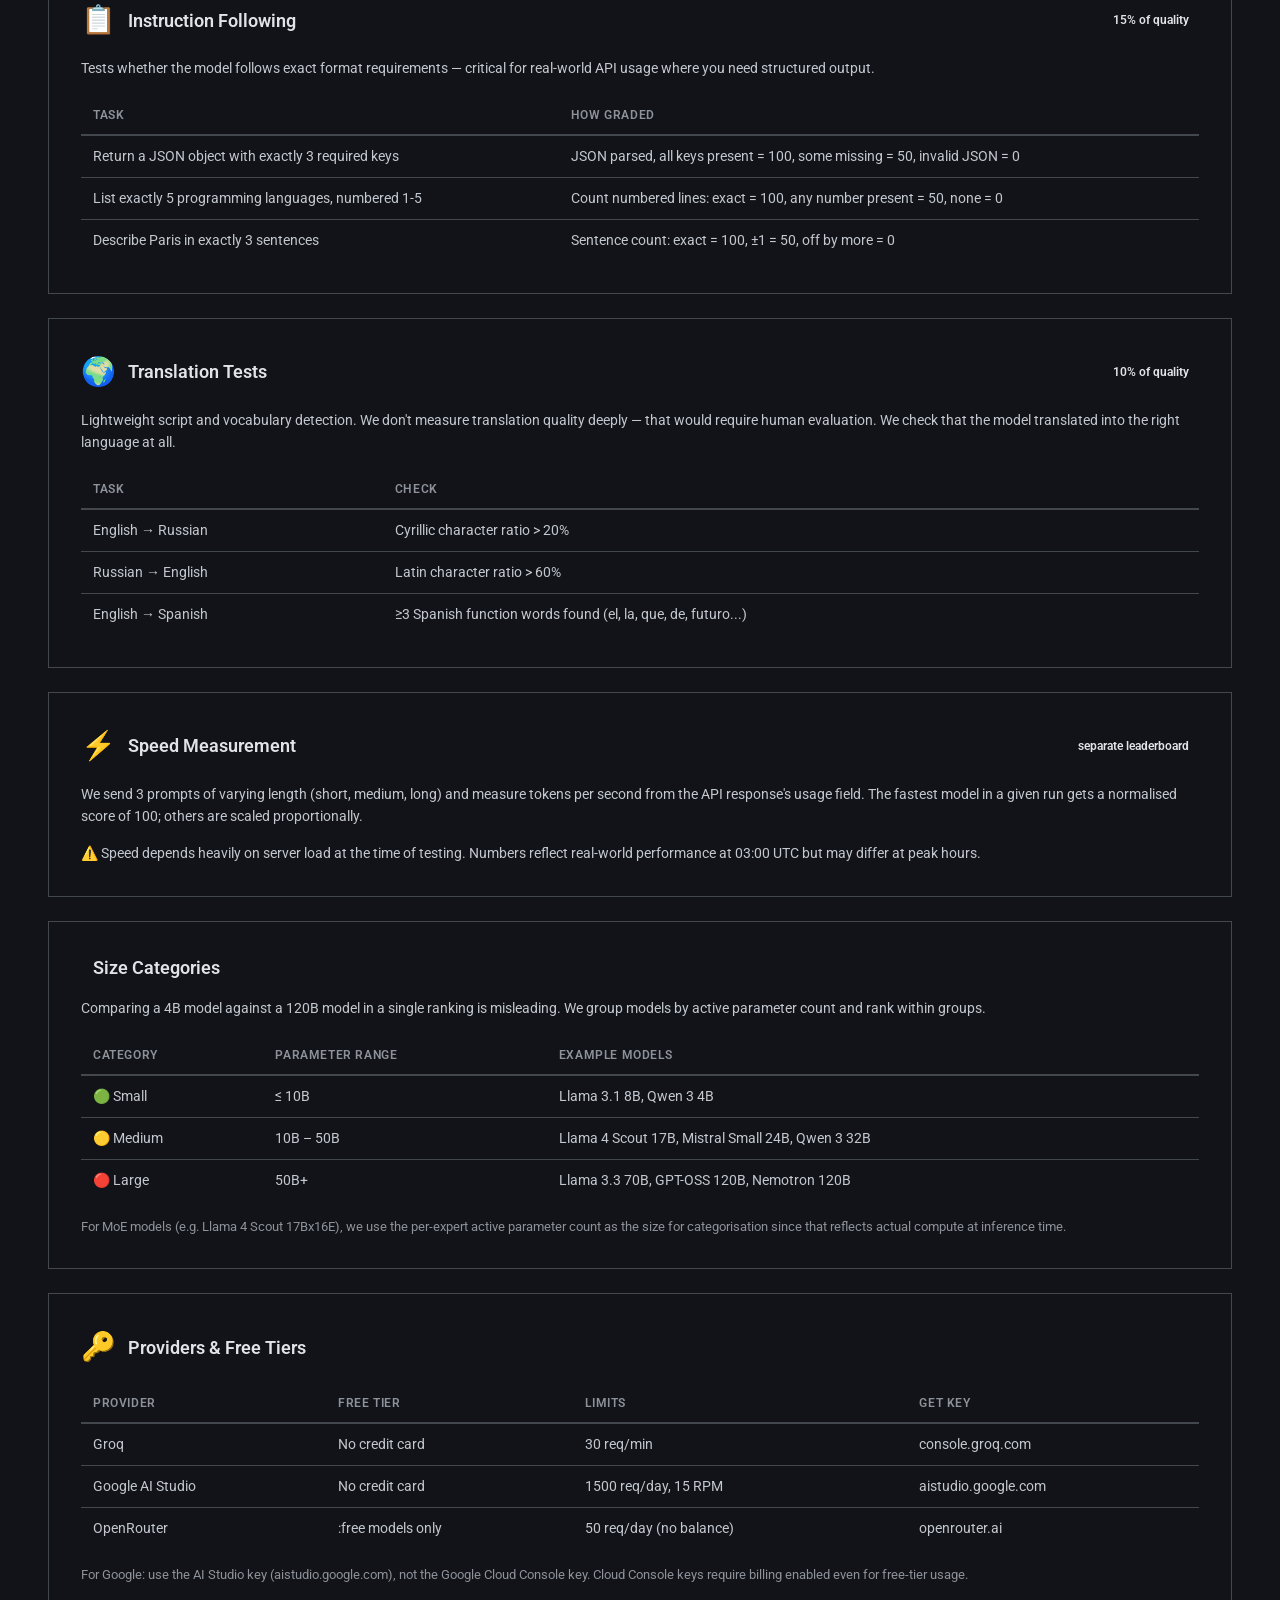
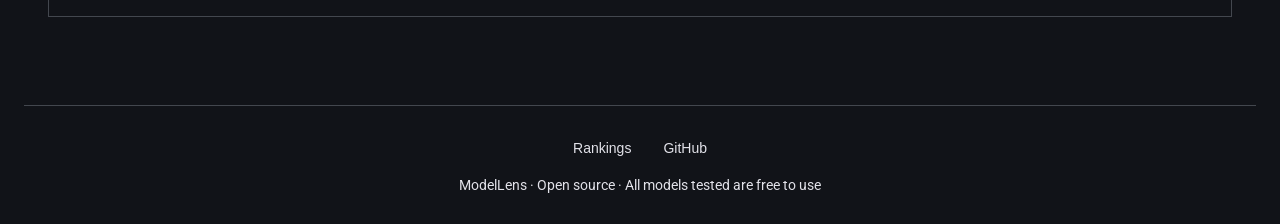
==== commit fdda7664: "model page" ====
--- a/docs/methodology.html
+++ b/docs/methodology.html
@@ -4,9 +4,10 @@
   <script>(function(){var t=localStorage.getItem('theme')||'dark';document.documentElement.setAttribute('data-theme',t);})();</script>
   <meta charset="UTF-8">
   <meta name="viewport" content="width=device-width, initial-scale=1.0">
-  <title>Methodology — ModelArena</title>
-  <meta name="description" content="How ModelArena benchmarks free AI models: real code execution, verified reasoning answers, instruction following, and translation checks. Full methodology explained.">
+  <title>Methodology — ModelLens</title>
+  <meta name="description" content="How ModelLens benchmarks free AI models: real code execution, verified reasoning answers, instruction following, and translation checks. Full methodology explained.">
   <link rel="stylesheet" href="style.css">
+  <link rel="stylesheet" href="animations.css">
   <style>
     .method-card{background:var(--surface);border:1px solid var(--border);border-radius:var(--radius-xl);padding:var(--space-xl);margin-bottom:var(--space-lg)}
     .method-header{display:flex;align-items:center;gap:12px;margin-bottom:var(--space-md)}
@@ -29,17 +30,22 @@
 <body>
 <header class="header">
   <div class="header-content">
-    <a href="index.html" class="logo"><span class="logo-icon">⚔️</span><span>ModelArena</span></a>
-    <nav class="nav">
-      <a href="index.html" class="nav-link">Rankings</a>
-      <a href="methodology.html" class="nav-link active">Methodology</a>
-      <a href="search.html" class="nav-link">Search</a>
-      <a href="trends.html" class="nav-link">Trends</a>
-      <a href="news.html" class="nav-link">News</a>
-    </nav>
-    <button class="theme-toggle" id="theme-toggle" aria-label="Toggle theme">
-      <span class="icon-sun">☀️</span><span class="icon-moon">🌙</span>
-    </button>
+    <a href="index.html" class="logo"><span class="logo-icon">🔍</span><span>ModelLens</span></a>
+          <nav class="nav">
+        <a href="index.html" class="nav-link">Rankings</a>
+        <a href="methodology.html" class="nav-link active">How it works</a>
+        <a href="search.html" class="nav-link">Search</a>
+        <a href="news.html" class="nav-link">News</a>
+        <a href="trends.html" class="nav-link">Trends</a>
+      </nav>
+    <div class="theme-switch-wrap">
+      <span class="theme-switch-label" id="theme-label">Dark</span>
+      <label class="theme-switch" aria-label="Toggle theme">
+        <input type="checkbox" id="theme-toggle">
+        <span class="theme-switch-track"></span>
+        <span class="theme-switch-thumb" id="thumb-icon">🌙</span>
+      </label>
+    </div>
   </div>
 </header>
 
@@ -50,7 +56,6 @@
     no sponsored rankings — just code and math.
   </p>
 
-  <!-- Score weights overview -->
   <div class="method-card">
     <h2 style="margin-bottom:var(--space-lg);">Score Weights</h2>
     <p style="color:var(--text-secondary);margin-bottom:var(--space-lg);font-size:.875rem;">
@@ -69,7 +74,6 @@
     </table>
   </div>
 
-  <!-- Code tests -->
   <div class="method-card">
     <div class="method-header">
       <span class="method-icon">💻</span>
@@ -93,7 +97,6 @@
     </div>
   </div>
 
-  <!-- Reasoning tests -->
   <div class="method-card">
     <div class="method-header">
       <span class="method-icon">🧠</span>
@@ -117,7 +120,6 @@
     </table>
   </div>
 
-  <!-- Instruction following -->
   <div class="method-card">
     <div class="method-header">
       <span class="method-icon">📋</span>
@@ -138,7 +140,6 @@
     </table>
   </div>
 
-  <!-- Translation -->
   <div class="method-card">
     <div class="method-header">
       <span class="method-icon">🌍</span>
@@ -159,7 +160,6 @@
     </table>
   </div>
 
-  <!-- Speed -->
   <div class="method-card">
     <div class="method-header">
       <span class="method-icon">⚡</span>
@@ -177,7 +177,6 @@
     </p>
   </div>
 
-  <!-- Size categories -->
   <div class="method-card">
     <div class="method-header">
       <span class="method-icon"></span>
@@ -201,7 +200,6 @@
     </p>
   </div>
 
-  <!-- Providers -->
   <div class="method-card">
     <div class="method-header">
       <span class="method-icon">🔑</span>
@@ -226,18 +224,26 @@
 <footer class="footer">
   <div class="footer-links">
     <a href="index.html" class="footer-link">Rankings</a>
-    <a href="https://github.com/yourusername/ModelArena" class="footer-link">GitHub</a>
-  </div>
-  <p>ModelArena · Open source · All models tested are free to use</p>
+    <a href="https://github.com/SkillichSE/ModelLens" class="footer-link">GitHub</a>
+  </div>
+  <p>ModelLens · Open source · All models tested are free to use</p>
 </footer>
 
 <script>
 (function(){
-  function applyTheme(t){document.documentElement.setAttribute('data-theme',t);localStorage.setItem('theme',t);}
-  var btn=document.getElementById('theme-toggle');
-  if(btn)btn.addEventListener('click',function(){
-    applyTheme((document.documentElement.getAttribute('data-theme')||'dark')==='dark'?'light':'dark');
-  });
+  var themeToggle = document.getElementById('theme-toggle');
+  var themeLabel  = document.getElementById('theme-label');
+  var thumbIcon   = document.getElementById('thumb-icon');
+  function applyTheme(t) {
+    document.documentElement.setAttribute('data-theme', t);
+    localStorage.setItem('theme', t);
+    var dark = t === 'dark';
+    themeToggle.checked = dark;
+    themeLabel.textContent = dark ? 'Dark' : 'Light';
+    thumbIcon.textContent  = dark ? '🌙' : '☀️';
+  }
+  applyTheme(localStorage.getItem('theme') || 'dark');
+  themeToggle.addEventListener('change', function() { applyTheme(themeToggle.checked ? 'dark' : 'light'); });
 })();
 </script>
 
--- a/docs/style.css
+++ b/docs/style.css
@@ -1,504 +1,1165 @@
-/* AI Benchmarker — Material Design style with dark/light theme */
-
-@import url('https://fonts.googleapis.com/css2?family=Inter:wght@300;400;500;600&family=JetBrains+Mono:wght@400;500&display=swap');
-
-/* ===== THEME VARIABLES ===== */
+@import url('https://fonts.googleapis.com/css2?family=Google+Sans:ital,wght@0,400;0,500;0,700;1,400&family=Google+Sans+Display:wght@400;500;700&family=Roboto:wght@400;500&family=Roboto+Mono:wght@400;500&display=swap');
+
+/* ─── M3 Design Tokens ─────────────────────────────────────── */
 :root {
+  /* seed: #1a73e8 blue */
+  --md-sys-color-primary:              #1a73e8;
+  --md-sys-color-on-primary:           #ffffff;
+  --md-sys-color-primary-container:    #d3e3fd;
+  --md-sys-color-on-primary-container: #041e49;
+
+  --md-sys-color-secondary:              #545f71;
+  --md-sys-color-on-secondary:           #ffffff;
+  --md-sys-color-secondary-container:    #d8e3f8;
+  --md-sys-color-on-secondary-container: #111c2b;
+
+  --md-sys-color-tertiary:              #6b538c;
+  --md-sys-color-on-tertiary:           #ffffff;
+  --md-sys-color-tertiary-container:    #ecdcff;
+  --md-sys-color-on-tertiary-container: #251043;
+
+  --md-sys-color-error:              #ba1a1a;
+  --md-sys-color-on-error:           #ffffff;
+  --md-sys-color-error-container:    #ffdad6;
+  --md-sys-color-on-error-container: #410002;
+
+  --md-sys-color-background:         #f8f9ff;
+  --md-sys-color-on-background:      #191c20;
+  --md-sys-color-surface:            #f8f9ff;
+  --md-sys-color-on-surface:         #191c20;
+  --md-sys-color-surface-variant:    #e0e2ec;
+  --md-sys-color-on-surface-variant: #43474e;
+  --md-sys-color-outline:            #73777f;
+  --md-sys-color-outline-variant:    #c3c7cf;
+  --md-sys-color-scrim:              #000000;
+  --md-sys-color-inverse-surface:    #2e3135;
+  --md-sys-color-inverse-on-surface: #eff0f7;
+  --md-sys-color-inverse-primary:    #a8c7fa;
+
+  --md-sys-color-surface-tint:       #1a73e8;
+  --md-sys-color-surface-bright:     #f8f9ff;
+  --md-sys-color-surface-dim:        #d8dae4;
+  --md-sys-color-surface-container-lowest:  #ffffff;
+  --md-sys-color-surface-container-low:     #f2f3fb;
+  --md-sys-color-surface-container:         #eceef6;
+  --md-sys-color-surface-container-high:    #e6e8f0;
+  --md-sys-color-surface-container-highest: #e1e2ea;
+
+  /* elevation overlays */
+  --md-sys-elevation-level0: none;
+  --md-sys-elevation-level1: 0px 1px 2px rgba(0,0,0,.3), 0px 1px 3px 1px rgba(0,0,0,.15);
+  --md-sys-elevation-level2: 0px 1px 2px rgba(0,0,0,.3), 0px 2px 6px 2px rgba(0,0,0,.15);
+  --md-sys-elevation-level3: 0px 1px 3px rgba(0,0,0,.3), 0px 4px 8px 3px rgba(0,0,0,.15);
+  --md-sys-elevation-level4: 0px 2px 3px rgba(0,0,0,.3), 0px 6px 10px 4px rgba(0,0,0,.15);
+  --md-sys-elevation-level5: 0px 4px 4px rgba(0,0,0,.3), 0px 8px 12px 6px rgba(0,0,0,.15);
+
+  /* shape */
+  --md-sys-shape-corner-none:        0px;
+  --md-sys-shape-corner-extra-small: 4px;
+  --md-sys-shape-corner-small:       8px;
+  --md-sys-shape-corner-medium:      12px;
+  --md-sys-shape-corner-large:       16px;
+  --md-sys-shape-corner-extra-large: 28px;
+  --md-sys-shape-corner-full:        9999px;
+
+  /* typescale */
+  --md-sys-typescale-display-large-font:   'Google Sans Display', sans-serif;
+  --md-sys-typescale-display-large-size:   57px;
+  --md-sys-typescale-headline-large-font:  'Google Sans', sans-serif;
+  --md-sys-typescale-headline-large-size:  32px;
+  --md-sys-typescale-headline-medium-font: 'Google Sans', sans-serif;
+  --md-sys-typescale-headline-medium-size: 28px;
+  --md-sys-typescale-headline-small-font:  'Google Sans', sans-serif;
+  --md-sys-typescale-headline-small-size:  24px;
+  --md-sys-typescale-title-large-font:     'Google Sans', sans-serif;
+  --md-sys-typescale-title-large-size:     22px;
+  --md-sys-typescale-title-medium-font:    'Google Sans', sans-serif;
+  --md-sys-typescale-title-medium-size:    16px;
+  --md-sys-typescale-label-large-font:     'Google Sans', sans-serif;
+  --md-sys-typescale-label-large-size:     14px;
+  --md-sys-typescale-label-medium-font:    'Roboto', sans-serif;
+  --md-sys-typescale-label-medium-size:    12px;
+  --md-sys-typescale-label-small-font:     'Roboto', sans-serif;
+  --md-sys-typescale-label-small-size:     11px;
+  --md-sys-typescale-body-large-font:      'Roboto', sans-serif;
+  --md-sys-typescale-body-large-size:      16px;
+  --md-sys-typescale-body-medium-font:     'Roboto', sans-serif;
+  --md-sys-typescale-body-medium-size:     14px;
+
+  /* state layers */
+  --md-sys-state-hover-opacity:   0.08;
+  --md-sys-state-pressed-opacity: 0.12;
+  --md-sys-state-focused-opacity: 0.12;
+
+  /* shortcuts for use in rules */
+  --color-primary:           var(--md-sys-color-primary);
+  --color-on-primary:        var(--md-sys-color-on-primary);
+  --color-primary-cont:      var(--md-sys-color-primary-container);
+  --color-on-primary-cont:   var(--md-sys-color-on-primary-container);
+  --color-secondary-cont:    var(--md-sys-color-secondary-container);
+  --color-on-secondary-cont: var(--md-sys-color-on-secondary-container);
+  --color-tertiary:          var(--md-sys-color-tertiary);
+  --color-tertiary-cont:     var(--md-sys-color-tertiary-container);
+  --color-on-tertiary-cont:  var(--md-sys-color-on-tertiary-container);
+  --color-error:             var(--md-sys-color-error);
+  --color-error-cont:        var(--md-sys-color-error-container);
+  --color-on-error-cont:     var(--md-sys-color-on-error-container);
+  --color-bg:                var(--md-sys-color-background);
+  --color-surface:           var(--md-sys-color-surface);
+  --color-on-surface:        var(--md-sys-color-on-surface);
+  --color-on-surface-var:    var(--md-sys-color-on-surface-variant);
+  --color-outline:           var(--md-sys-color-outline);
+  --color-outline-var:       var(--md-sys-color-outline-variant);
+  --color-surf-cont:         var(--md-sys-color-surface-container);
+  --color-surf-cont-low:     var(--md-sys-color-surface-container-low);
+  --color-surf-cont-high:    var(--md-sys-color-surface-container-high);
+  --color-surf-cont-highest: var(--md-sys-color-surface-container-highest);
+  --color-surf-bright:       var(--md-sys-color-surface-bright);
+
+  --shape-xs:   var(--md-sys-shape-corner-extra-small);
+  --shape-sm:   var(--md-sys-shape-corner-small);
+  --shape-md:   var(--md-sys-shape-corner-medium);
+  --shape-lg:   var(--md-sys-shape-corner-large);
+  --shape-xl:   var(--md-sys-shape-corner-extra-large);
+  --shape-full: var(--md-sys-shape-corner-full);
+
+  --elev1: var(--md-sys-elevation-level1);
+  --elev2: var(--md-sys-elevation-level2);
+  --elev3: var(--md-sys-elevation-level3);
+
+  /* benchmark metric colors */
+  --metric-code:   #1e8e3e;
+  --metric-reason: #9334ea;
+  --metric-mmlu:   #1a73e8;
+  --metric-trans:  #e37400;
+
+  /* compat aliases */
+  --primary:              var(--color-primary);
+  --background:           var(--color-bg);
+  --surface-2:            var(--color-surf-cont);
+  --border:               var(--color-outline-var);
+  --text-primary:         var(--color-on-surface);
+  --text-secondary:       var(--color-on-surface-var);
+  --text-tertiary:        var(--md-sys-color-outline);
+  --radius-full:          var(--shape-full);
+  --shadow-sm:            var(--elev1);
+  --success:              var(--metric-code);
+  --warning:              var(--metric-trans);
+  --sp-xs:4px;--sp-sm:8px;--sp-md:16px;--sp-lg:24px;--sp-xl:32px;--sp-2xl:48px;
+  --space-sm:8px;--space-md:16px;--space-lg:24px;--space-xl:32px;--space-2xl:48px;
+  --md-primary:            var(--color-primary);
+  --md-on-primary:         var(--color-on-primary);
+  --md-primary-container:  var(--color-primary-cont);
+  --md-surface:            var(--color-surface);
+  --md-surface-1:          var(--color-surf-cont-low);
+  --md-surface-2:          var(--color-surf-cont);
+  --md-surface-3:          var(--color-surf-cont-high);
+  --md-on-surface:         var(--color-on-surface);
+  --md-on-surface-var:     var(--color-on-surface-var);
+  --md-on-surface-low:     var(--color-outline);
+  --md-outline-var:        var(--color-outline-var);
+  --md-outline:            var(--color-outline);
+  --md-shape-lg:           var(--shape-lg);
+  --md-shape-xl:           var(--shape-xl);
+  --md-elev-1:             var(--elev1);
+  --md-elev-2:             var(--elev2);
+  --md-state-hover:        rgba(26,115,232,.08);
+  --md-tertiary-container: var(--color-tertiary-cont);
+  --md-tertiary:           var(--color-tertiary);
+  --md-caution-container:  var(--color-tertiary-cont);
+  --md-caution:            var(--color-tertiary);
+  --md-error-container:    var(--color-error-cont);
+  --md-error:              var(--color-error);
+  --chip-green-bg:  var(--color-tertiary-cont);
+  --chip-green-text:var(--color-on-tertiary-cont);
+  --chip-yellow-bg: var(--color-tertiary-cont);
+  --chip-yellow-text:var(--color-tertiary);
+  --chip-red-bg:    var(--color-error-cont);
+  --chip-red-text:  var(--color-on-error-cont);
+  --chip-gray-bg:   var(--color-surf-cont-high);
+  --chip-gray-text: var(--color-on-surface-var);
+
+  color-scheme: light;
+}
+
+/* ─── Dark theme ───────────────────────────────────────────── */
+[data-theme="dark"] {
+  --md-sys-color-primary:              #a8c7fa;
+  --md-sys-color-on-primary:           #00316a;
+  --md-sys-color-primary-container:    #004896;
+  --md-sys-color-on-primary-container: #d3e3fd;
+
+  --md-sys-color-secondary:              #bcc7dc;
+  --md-sys-color-on-secondary:           #263141;
+  --md-sys-color-secondary-container:    #3d4758;
+  --md-sys-color-on-secondary-container: #d8e3f8;
+
+  --md-sys-color-tertiary:              #d6baff;
+  --md-sys-color-on-tertiary:           #3b1f5b;
+  --md-sys-color-tertiary-container:    #533573;
+  --md-sys-color-on-tertiary-container: #ecdcff;
+
+  --md-sys-color-error:              #ffb4ab;
+  --md-sys-color-on-error:           #690005;
+  --md-sys-color-error-container:    #93000a;
+  --md-sys-color-on-error-container: #ffdad6;
+
+  --md-sys-color-background:         #111318;
+  --md-sys-color-on-background:      #e2e2e9;
+  --md-sys-color-surface:            #111318;
+  --md-sys-color-on-surface:         #e2e2e9;
+  --md-sys-color-surface-variant:    #43474e;
+  --md-sys-color-on-surface-variant: #c3c7cf;
+  --md-sys-color-outline:            #8d9199;
+  --md-sys-color-outline-variant:    #43474e;
+  --md-sys-color-inverse-surface:    #e2e2e9;
+  --md-sys-color-inverse-on-surface: #2e3135;
+  --md-sys-color-inverse-primary:    #1a73e8;
+
+  --md-sys-color-surface-bright:              #37393e;
+  --md-sys-color-surface-dim:                 #111318;
+  --md-sys-color-surface-container-lowest:    #0c0e13;
+  --md-sys-color-surface-container-low:       #191c20;
+  --md-sys-color-surface-container:           #1d2024;
+  --md-sys-color-surface-container-high:      #272a2f;
+  --md-sys-color-surface-container-highest:   #32353a;
+
+  --md-sys-elevation-level1: 0px 1px 2px rgba(0,0,0,.6), 0px 1px 3px 1px rgba(0,0,0,.4);
+  --md-sys-elevation-level2: 0px 1px 2px rgba(0,0,0,.6), 0px 2px 6px 2px rgba(0,0,0,.4);
+  --md-sys-elevation-level3: 0px 1px 3px rgba(0,0,0,.6), 0px 4px 8px 3px rgba(0,0,0,.4);
+
+  --metric-code:   #81c995;
+  --metric-reason: #d4a8ff;
+  --metric-mmlu:   #a8c7fa;
+  --metric-trans:  #ffb74d;
+
+  --md-state-hover: rgba(168,199,250,.08);
+
+  --chip-green-bg:  #1f3a2a;
+  --chip-green-text: var(--color-tertiary);
+  --chip-yellow-bg: #2d1f45;
+  --chip-yellow-text: var(--color-tertiary);
+  --chip-red-bg:    #3b0c0c;
+  --chip-red-text:  var(--color-error);
+
   color-scheme: dark;
-
-  /* Dark theme (default) */
-  --primary: #60a5fa;
-  --primary-dark: #3b82f6;
-  --primary-light: #93c5fd;
-
-  --text-primary: #f1f5f9;
-  --text-secondary: #94a3b8;
-  --text-tertiary: #64748b;
-
-  --border: #1e293b;
-  --border-hover: #334155;
-  --background: #0a0f1e;
-  --surface: #0f172a;
-  --surface-2: #1e293b;
-  --surface-3: #243044;
-
-  --success: #34d399;
-  --warning: #fbbf24;
-  --error: #f87171;
-
-  --shadow-sm: 0 1px 3px rgba(0,0,0,0.4);
-  --shadow-md: 0 4px 16px rgba(0,0,0,0.5);
-  --shadow-lg: 0 8px 32px rgba(0,0,0,0.6);
-
-  --chip-blue-bg: rgba(96,165,250,0.15);
-  --chip-blue-text: #93c5fd;
-  --chip-green-bg: rgba(52,211,153,0.15);
-  --chip-green-text: #6ee7b7;
-  --chip-yellow-bg: rgba(251,191,36,0.15);
-  --chip-yellow-text: #fcd34d;
-  --chip-red-bg: rgba(248,113,113,0.15);
-  --chip-red-text: #fca5a5;
-  --chip-gray-bg: var(--surface-2);
-  --chip-gray-text: var(--text-secondary);
-
-  --hero-gradient: linear-gradient(135deg, #0a0f1e 0%, #0f172a 50%, #1a1040 100%);
-  --glow: 0 0 40px rgba(96,165,250,0.12);
-
-  /* Spacing */
-  --space-xs: 4px;
-  --space-sm: 8px;
-  --space-md: 16px;
-  --space-lg: 24px;
-  --space-xl: 32px;
-  --space-2xl: 48px;
-
-  /* Radius */
-  --radius-sm: 4px;
-  --radius-md: 8px;
-  --radius-lg: 12px;
-  --radius-xl: 16px;
-  --radius-full: 9999px;
-}
-
-/* Light theme */
-[data-theme="light"] {
-  color-scheme: light;
-
-  --primary: #2563eb;
-  --primary-dark: #1d4ed8;
-  --primary-light: #3b82f6;
-
-  --text-primary: #0f172a;
-  --text-secondary: #475569;
-  --text-tertiary: #94a3b8;
-
-  --border: #e2e8f0;
-  --border-hover: #cbd5e1;
-  --background: #ffffff;
-  --surface: #f8fafc;
-  --surface-2: #f1f5f9;
-  --surface-3: #e2e8f0;
-
-  --success: #16a34a;
-  --warning: #d97706;
-  --error: #dc2626;
-
-  --shadow-sm: 0 1px 3px rgba(15,23,42,0.08), 0 1px 2px rgba(15,23,42,0.06);
-  --shadow-md: 0 4px 16px rgba(15,23,42,0.1);
-  --shadow-lg: 0 8px 32px rgba(15,23,42,0.12);
-
-  --chip-blue-bg: #dbeafe;
-  --chip-blue-text: #1d4ed8;
-  --chip-green-bg: #dcfce7;
-  --chip-green-text: #15803d;
-  --chip-yellow-bg: #fef9c3;
-  --chip-yellow-text: #a16207;
-  --chip-red-bg: #fee2e2;
-  --chip-red-text: #b91c1c;
-  --chip-gray-bg: var(--surface-2);
-  --chip-gray-text: var(--text-secondary);
-
-  --hero-gradient: linear-gradient(135deg, #eff6ff 0%, #f8fafc 50%, #f0fdf4 100%);
-  --glow: none;
-}
-
-/* ===== RESET & BASE ===== */
-*, *::before, *::after {
-  margin: 0;
-  padding: 0;
-  box-sizing: border-box;
-}
-
+}
+
+/* ─── Reset ────────────────────────────────────────────────── */
+*, *::before, *::after { margin:0; padding:0; box-sizing:border-box; }
+html { scroll-behavior: smooth; }
 body {
-  font-family: 'Inter', -apple-system, BlinkMacSystemFont, sans-serif;
-  color: var(--text-primary);
-  background: var(--background);
-  line-height: 1.6;
+  font-family: 'Roboto', sans-serif;
+  font-size: 14px;
+  line-height: 1.5;
+  color: var(--color-on-surface);
+  background: var(--color-bg);
   -webkit-font-smoothing: antialiased;
-  transition: background 0.3s, color 0.3s;
-}
-
-h1, h2, h3, h4, h5, h6 {
-  font-weight: 600;
-  line-height: 1.3;
-}
-h1 { font-size: 2.5rem; margin-bottom: var(--space-md); }
-h2 { font-size: 1.75rem; margin-bottom: var(--space-md); }
-h3 { font-size: 1.25rem; margin-bottom: var(--space-sm); }
-
-/* ===== HEADER ===== */
+  transition: background .25s, color .25s;
+}
+h1,h2,h3 { font-family: 'Google Sans', sans-serif; font-weight: 400; line-height: 1.2; }
+
+/* ─── Top App Bar (M3 spec) ────────────────────────────────── */
 .header {
-  background: var(--surface);
-  border-bottom: 1px solid var(--border);
-  padding: var(--space-md) 0;
+  background: var(--color-surf-cont-low);
+  height: 64px;
   position: sticky;
   top: 0;
-  z-index: 100;
-  backdrop-filter: blur(12px);
-  -webkit-backdrop-filter: blur(12px);
-  box-shadow: var(--shadow-sm);
-  transition: background 0.3s, border-color 0.3s;
-}
-
+  z-index: 50;
+  transition: box-shadow .3s;
+}
+.header.scrolled { box-shadow: var(--elev2); }
 .header-content {
-  max-width: 1200px;
+  max-width: 1232px;
   margin: 0 auto;
-  padding: 0 var(--space-lg);
-  display: flex;
-  justify-content: space-between;
-  align-items: center;
-}
-
+  padding: 0 24px;
+  height: 100%;
+  display: flex;
+  align-items: center;
+  gap: 0;
+}
 .logo {
   display: flex;
   align-items: center;
-  gap: var(--space-sm);
+  gap: 8px;
   text-decoration: none;
-  color: var(--text-primary);
-  font-size: 1.125rem;
-  font-weight: 600;
-  letter-spacing: -0.02em;
-}
-.logo-icon { font-size: 1.4rem; }
-
-/* ===== NAVIGATION ===== */
-.nav {
-  display: flex;
-  align-items: center;
-  gap: 4px;
-}
-
+  color: var(--color-on-surface);
+  font-family: 'Google Sans', sans-serif;
+  font-size: 22px;
+  font-weight: 400;
+  margin-right: 4px;
+  flex-shrink: 0;
+}
+.logo-icon { font-size: 20px; }
+.nav { display: flex; align-items: center; flex: 1; }
 .nav-link {
-  padding: 6px 14px;
-  border-radius: var(--radius-full);
-  color: var(--text-secondary);
+  position: relative;
+  display: flex;
+  align-items: center;
+  height: 64px;
+  padding: 0 16px;
+  color: var(--color-on-surface-var);
   text-decoration: none;
-  font-size: 0.875rem;
-  font-weight: 500;
-  transition: all 0.2s;
-}
-.nav-link:hover {
-  background: var(--surface-2);
-  color: var(--text-primary);
-}
-.nav-link.active {
-  color: var(--primary);
-  background: rgba(96,165,250,0.1);
-}
-[data-theme="light"] .nav-link.active {
-  background: rgba(37,99,235,0.08);
-}
-
-/* ===== THEME TOGGLE ===== */
-.theme-toggle {
+  font-family: 'Google Sans', sans-serif;
+  font-size: 14px;
+  font-weight: 500;
+  letter-spacing: .1px;
+  transition: color .2s, background .2s;
+  white-space: nowrap;
+}
+.nav-link::after {
+  content: '';
+  position: absolute;
+  bottom: 0; left: 16px; right: 16px;
+  height: 3px;
+  border-radius: 3px 3px 0 0;
+  background: var(--color-primary);
+  transform: scaleX(0);
+  transition: transform .2s cubic-bezier(.4,0,.2,1);
+}
+.nav-link:hover { color: var(--color-primary); background: rgba(26,115,232,.08); }
+.nav-link.active { color: var(--color-primary); }
+.nav-link.active::after { transform: scaleX(1); }
+
+/* ─── Theme toggle switch (not a button) ───────────────────── */
+.theme-switch-wrap {
+  display: flex;
+  align-items: center;
+  gap: 8px;
+  margin-left: auto;
+  flex-shrink: 0;
+}
+.theme-switch-label {
+  font-size: 12px;
+  font-weight: 500;
+  color: var(--color-on-surface-var);
+  letter-spacing: .3px;
+  user-select: none;
+}
+.theme-switch {
+  position: relative;
+  width: 52px;
+  height: 32px;
+  cursor: pointer;
+}
+.theme-switch input {
+  opacity: 0;
+  width: 0;
+  height: 0;
+  position: absolute;
+}
+.theme-switch-track {
+  position: absolute;
+  inset: 0;
+  border-radius: 16px;
+  background: var(--color-surf-cont-highest);
+  border: 2px solid var(--color-outline);
+  transition: background .25s, border-color .25s;
+}
+.theme-switch input:checked ~ .theme-switch-track {
+  background: var(--color-primary);
+  border-color: var(--color-primary);
+}
+.theme-switch-thumb {
+  position: absolute;
+  top: 50%;
+  left: 4px;
+  transform: translateY(-50%);
+  width: 16px;
+  height: 16px;
+  border-radius: 50%;
+  background: var(--color-outline);
+  transition: left .25s cubic-bezier(.4,0,.2,1), background .25s, width .1s, height .1s;
   display: flex;
   align-items: center;
   justify-content: center;
-  width: 36px;
-  height: 36px;
-  border-radius: var(--radius-full);
-  border: 1px solid var(--border);
-  background: var(--surface-2);
-  color: var(--text-secondary);
+  font-size: 10px;
+  line-height: 1;
+}
+.theme-switch input:checked ~ .theme-switch-thumb {
+  left: 28px;
+  background: var(--color-on-primary);
+  width: 24px;
+  height: 24px;
+  top: 50%;
+  transform: translateY(-50%);
+  left: 24px;
+}
+.theme-switch:hover .theme-switch-track { border-color: var(--color-primary); }
+
+/* ─── Hero / Banner ────────────────────────────────────────── */
+.hero {
+  background: var(--color-surf-cont-low);
+  border-bottom: 1px solid var(--color-outline-var);
+  padding: 36px 24px 28px;
+}
+.hero-inner {
+  max-width: 1232px;
+  margin: 0 auto;
+}
+.hero-headline {
+  font-family: 'Google Sans Display', sans-serif;
+  font-size: 36px;
+  font-weight: 400;
+  color: var(--color-on-surface);
+  letter-spacing: -.25px;
+  margin-bottom: 8px;
+  line-height: 1.2;
+}
+.hero-headline em { font-style: normal; color: var(--color-primary); }
+.hero-sub {
+  font-size: 14px;
+  color: var(--color-on-surface-var);
+  margin-bottom: 20px;
+  display: flex;
+  align-items: center;
+  gap: 8px;
+  flex-wrap: wrap;
+}
+.hero-updated {
+  display: inline-flex;
+  align-items: center;
+  gap: 6px;
+  font-size: 12px;
+  color: var(--color-outline);
+  font-family: 'Roboto', sans-serif;
+}
+.live-dot {
+  width: 6px; height: 6px;
+  border-radius: 50%;
+  background: var(--metric-code);
+  display: inline-block;
+  animation: pulse 2.5s ease-in-out infinite;
+}
+@keyframes pulse { 0%,100%{opacity:1} 50%{opacity:.3} }
+
+/* Hero size filter chips */
+.size-filter-row {
+  display: flex;
+  align-items: center;
+  gap: 8px;
+  flex-wrap: wrap;
+  position: sticky;
+  top: 64px;
+  z-index: 40;
+  background: var(--color-bg);
+  padding: 8px 0;
+  margin: 0 -4px;
+  padding-left: 4px;
+  padding-right: 4px;
+}
+.size-filter-label {
+  font-size: 12px;
+  font-weight: 500;
+  color: var(--color-on-surface-var);
+  letter-spacing: .5px;
+  text-transform: uppercase;
+  margin-right: 4px;
+}
+.size-chip {
+  height: 32px;
+  padding: 0 16px;
+  border-radius: var(--shape-sm);
+  border: 1px solid var(--color-outline-var);
+  background: transparent;
+  color: var(--color-on-surface-var);
+  font-family: 'Google Sans', sans-serif;
+  font-size: 14px;
+  font-weight: 500;
   cursor: pointer;
-  font-size: 1rem;
-  transition: all 0.2s;
-  margin-left: var(--space-sm);
-  flex-shrink: 0;
-}
-.theme-toggle:hover {
-  background: var(--surface-3);
-  color: var(--text-primary);
-  border-color: var(--border-hover);
-}
-.theme-toggle .icon-sun  { display: none; }
-.theme-toggle .icon-moon { display: block; }
-[data-theme="light"] .theme-toggle .icon-sun  { display: block; }
-[data-theme="light"] .theme-toggle .icon-moon { display: none; }
-
-/* ===== CONTAINER ===== */
+  transition: background .15s, border-color .15s, color .15s;
+  display: inline-flex;
+  align-items: center;
+  gap: 6px;
+}
+.size-chip:hover {
+  background: rgba(26,115,232,.08);
+  border-color: var(--color-primary);
+  color: var(--color-on-surface);
+}
+.size-chip.active {
+  background: var(--color-primary-cont);
+  border: 2px solid var(--color-primary);
+  color: var(--color-on-primary-cont);
+  font-weight: 700;
+}
+[data-theme="dark"] .size-chip.active {
+  background: var(--md-sys-color-primary-container);
+  border: 2px solid var(--md-sys-color-primary);
+  color: var(--md-sys-color-on-primary-container);
+}
+
+/* ─── Container ────────────────────────────────────────────── */
 .container {
-  max-width: 1200px;
+  max-width: 1232px;
   margin: 0 auto;
-  padding: var(--space-2xl) var(--space-lg);
-}
-
-/* ===== HERO ===== */
-.hero {
-  background: var(--hero-gradient);
-  text-align: center;
-  padding: var(--space-2xl) 0;
-  margin-bottom: 0;
-  border-bottom: 1px solid var(--border);
-  box-shadow: var(--glow);
-}
-.hero-title {
-  font-size: 2.75rem;
-  font-weight: 700;
-  letter-spacing: -0.03em;
-  background: linear-gradient(135deg, var(--text-primary) 0%, var(--primary-light) 100%);
-  -webkit-background-clip: text;
-  -webkit-text-fill-color: transparent;
-  background-clip: text;
-}
-[data-theme="light"] .hero-title {
-  background: linear-gradient(135deg, #0f172a 0%, #2563eb 100%);
-  -webkit-background-clip: text;
-  background-clip: text;
-}
-.hero-subtitle {
-  font-size: 1.125rem;
-  color: var(--text-secondary);
-  margin-top: var(--space-sm);
-}
-.hero-meta {
-  margin-top: var(--space-md);
-  color: var(--text-tertiary);
-  font-size: 0.8rem;
-}
-
-/* ===== STATS GRID ===== */
+  padding: 40px 24px 64px;
+}
+
+/* ─── M3 Summary Cards (stat row) ──────────────────────────── */
 .stats-grid {
   display: grid;
-  grid-template-columns: repeat(auto-fit, minmax(180px, 1fr));
-  gap: var(--space-md);
-  margin-bottom: var(--space-2xl);
+  grid-template-columns: repeat(4, 1fr);
+  gap: 12px;
+  margin-bottom: 40px;
 }
 .stat-card {
-  background: var(--surface);
-  border: 1px solid var(--border);
-  border-radius: var(--radius-xl);
-  padding: var(--space-lg);
+  background: var(--color-surface);
+  border-radius: var(--shape-lg);
+  padding: 16px 20px 20px;
+  box-shadow: var(--elev1);
+  transition: box-shadow .2s;
+}
+.stat-card:hover { box-shadow: var(--elev2); }
+.stat-card-icon {
+  width: 40px; height: 40px;
+  border-radius: var(--shape-md);
+  display: flex; align-items: center; justify-content: center;
+  font-size: 20px;
+  margin-bottom: 12px;
+}
+.stat-card-icon.primary-cont { background: var(--color-primary-cont); }
+.stat-card-icon.tertiary-cont { background: var(--color-tertiary-cont); }
+.stat-card-icon.secondary-cont { background: var(--color-secondary-cont); }
+.stat-card-icon.error-cont { background: var(--color-error-cont); }
+.stat-value {
+  font-family: 'Google Sans', sans-serif;
+  font-size: 32px;
+  font-weight: 400;
+  color: var(--color-on-surface);
+  line-height: 1;
+  margin-bottom: 4px;
+  font-variant-numeric: tabular-nums;
+}
+.stat-label {
+  font-size: 12px;
+  font-weight: 500;
+  letter-spacing: .5px;
+  text-transform: uppercase;
+  color: var(--color-on-surface-var);
+}
+
+/* ─── Section headings ─────────────────────────────────────── */
+.section-title {
+  font-family: 'Google Sans', sans-serif;
+  font-size: 22px;
+  font-weight: 400;
+  color: var(--color-on-surface);
+  margin-bottom: 4px;
+}
+.section-sub {
+  font-size: 14px;
+  color: var(--color-on-surface-var);
+  margin-bottom: 24px;
+}
+
+/* ─── Segmented Button (M3) — tabs ─────────────────────────── */
+.seg-btn-group {
+  display: inline-flex;
+  border: 1px solid var(--color-outline);
+  border-radius: var(--shape-full);
+  overflow: hidden;
+}
+.seg-btn {
+  display: flex;
+  align-items: center;
+  gap: 8px;
+  height: 40px;
+  padding: 0 20px;
+  border: none;
+  background: transparent;
+  color: var(--color-on-surface-var);
+  font-family: 'Google Sans', sans-serif;
+  font-size: 14px;
+  font-weight: 500;
+  letter-spacing: .1px;
+  cursor: pointer;
+  transition: background .15s, color .15s;
+  border-right: 1px solid var(--color-outline);
+}
+.seg-btn:last-child { border-right: none; }
+.seg-btn:hover { background: rgba(26,115,232,.08); color: var(--color-on-surface); }
+.seg-btn.active {
+  background: var(--color-primary);
+  color: var(--color-on-primary);
+  font-weight: 700;
+}
+[data-theme="dark"] .seg-btn.active {
+  background: var(--md-sys-color-primary);
+  color: var(--md-sys-color-on-primary);
+}
+
+/* ─── Leaderboard panels ───────────────────────────────────── */
+.leaderboard-panel { display: none; }
+.leaderboard-panel.active { display: block; }
+
+/* ─── Category header ──────────────────────────────────────── */
+.category-section { margin-bottom: 48px; }
+.category-header {
+  display: flex;
+  align-items: center;
+  justify-content: space-between;
+  margin-bottom: 16px;
+  padding-bottom: 12px;
+  border-bottom: 1px solid var(--color-outline-var);
+  gap: 12px;
+  flex-wrap: wrap;
+}
+.category-header-left { display: flex; align-items: center; gap: 10px; }
+.category-name {
+  font-family: 'Google Sans', sans-serif;
+  font-size: 14px;
+  font-weight: 500;
+  color: var(--color-on-surface-var);
+  text-transform: uppercase;
+  letter-spacing: .8px;
+}
+
+/* ─── M3 Assist Chip (size badge) ──────────────────────────── */
+.size-badge {
+  display: inline-flex;
+  align-items: center;
+  height: 32px;
+  padding: 0 12px;
+  border-radius: var(--shape-sm);
+  font-family: 'Google Sans', sans-serif;
+  font-size: 13px;
+  font-weight: 500;
+  border: 1px solid transparent;
+}
+.size-badge.small  { background: var(--color-tertiary-cont); color: var(--color-on-tertiary-cont); }
+.size-badge.medium { background: var(--color-secondary-cont); color: var(--color-on-secondary-cont); }
+.size-badge.large  { background: var(--color-error-cont); color: var(--color-on-error-cont); }
+.size-badge.unknown { background: var(--color-surf-cont-high); color: var(--color-on-surface-var); }
+
+/* ─── Sort chips row ───────────────────────────────────────── */
+.sort-row { display: flex; gap: 6px; flex-wrap: wrap; }
+.sort-chip {
+  height: 28px;
+  padding: 0 12px;
+  border-radius: var(--shape-sm);
+  border: 1px solid var(--color-outline-var);
+  background: transparent;
+  color: var(--color-on-surface-var);
+  font-family: 'Google Sans', sans-serif;
+  font-size: 12px;
+  font-weight: 500;
+  cursor: pointer;
+  transition: all .15s;
+  letter-spacing: .2px;
+}
+.sort-chip:hover { border-color: var(--color-outline); color: var(--color-on-surface); }
+.sort-chip.active {
+  background: var(--color-secondary-cont);
+  border-color: transparent;
+  color: var(--color-on-secondary-cont);
+}
+[data-theme="dark"] .sort-chip.active {
+  background: var(--md-sys-color-secondary-container);
+  color: var(--md-sys-color-on-secondary-container);
+}
+
+/* ─── Model card ───────────────────────────────────────────── */
+.grid-cards { display: grid; grid-template-columns: repeat(auto-fill, minmax(320px, 1fr)); gap: 12px; }
+.model-card {
+  background: var(--color-surface);
+  border-radius: var(--shape-lg);
+  padding: 20px;
+  box-shadow: var(--elev1);
+  transition: box-shadow .2s;
+  position: relative;
+}
+.model-card:hover { box-shadow: var(--elev3); }
+.model-card.rank-1 {
+  background: linear-gradient(145deg,
+    var(--color-surface) 55%,
+    color-mix(in srgb, var(--color-primary-cont) 40%, var(--color-surface)) 100%);
+  outline: 2px solid var(--color-primary);
+  outline-offset: -2px;
+}
+.model-card.rank-2 {
+  outline: 1px solid var(--color-outline);
+  outline-offset: -1px;
+}
+
+.card-header {
+  display: flex;
+  align-items: flex-start;
+  justify-content: space-between;
+  margin-bottom: 16px;
+  gap: 12px;
+}
+.card-title-wrap { flex: 1; min-width: 0; }
+.card-model-name {
+  font-family: 'Google Sans', sans-serif;
+  font-size: 17px;
+  font-weight: 700;
+  color: var(--color-on-surface);
+  margin-bottom: 2px;
+  line-height: 1.3;
+}
+.card-model-meta {
+  font-size: 12px;
+  color: var(--color-on-surface-var);
+}
+.card-right {
+  display: flex;
+  flex-direction: column;
+  align-items: flex-end;
+  gap: 6px;
+  flex-shrink: 0;
+}
+.rank-num {
+  font-family: 'Google Sans', sans-serif;
+  font-size: 18px;
+  font-weight: 400;
+  line-height: 1;
+  font-variant-numeric: tabular-nums;
+}
+.rank-num.gold   { color: #f9a825; }
+.rank-num.silver { color: #9e9e9e; }
+.rank-num.bronze { color: #8d6e63; }
+.rank-num.other  { color: var(--color-on-surface-var); }
+
+/* compare chip on card */
+.cmp-chip {
+  height: 26px;
+  padding: 0 10px;
+  border-radius: var(--shape-sm);
+  border: 1.5px solid var(--color-primary);
+  background: transparent;
+  color: var(--color-primary);
+  font-family: 'Google Sans', sans-serif;
+  font-size: 11px;
+  font-weight: 600;
+  cursor: pointer;
+  transition: all .15s;
+  display: flex;
+  align-items: center;
+  gap: 4px;
+}
+.cmp-chip:hover { background: var(--color-primary); color: var(--color-on-primary); }
+.cmp-chip.selected {
+  background: var(--color-primary-cont);
+  border-color: var(--color-primary);
+  color: var(--color-on-primary-cont);
+}
+
+/* ─── Score bars ───────────────────────────────────────────── */
+.score-block { display: flex; flex-direction: column; gap: 8px; margin-bottom: 14px; }
+.score-row {
+  display: flex;
+  align-items: center;
+  gap: 10px;
+  position: relative;
+  transition: opacity .15s;
+}
+.score-block:hover .score-row { opacity: 0.45; }
+.score-block:hover .score-row:hover { opacity: 1; }
+.score-block:hover .score-row:hover .score-bar-fill { filter: brightness(1.15); }
+.score-label {
+  width: 72px;
+  font-size: 11px;
+  font-weight: 500;
+  letter-spacing: .4px;
+  color: var(--color-on-surface-var);
+  text-transform: uppercase;
+  flex-shrink: 0;
+}
+.score-bar-wrap {
+  flex: 1;
+  min-width: 0;
+  height: 6px;
+  background: var(--color-surf-cont-high);
+  border-radius: 3px;
+  overflow: visible;
+  position: relative;
+}
+.score-bar-fill {
+  display: block;
+  height: 100%;
+  border-radius: 3px;
+  transition: width .5s cubic-bezier(.4,0,.2,1);
+  min-width: 2px;
+}
+.fill-code   { background: var(--metric-code); }
+.fill-reason { background: var(--metric-reason); }
+.fill-mmlu   { background: var(--metric-mmlu); }
+.fill-trans  { background: var(--metric-trans); }
+.fill-speed  { background: var(--color-primary); }
+.score-val {
+  width: 26px;
+  text-align: right;
+  font-family: 'Roboto Mono', monospace;
+  font-size: 11px;
+  font-weight: 500;
+  color: var(--color-on-surface);
+  flex-shrink: 0;
+}
+
+/* tooltip */
+.score-tooltip {
+  position: absolute;
+  bottom: calc(100% + 8px);
+  left: 50%;
+  transform: translateX(-50%);
+  background: var(--color-surf-cont-highest);
+  color: var(--color-on-surface);
+  font-size: 11px;
+  font-family: 'Roboto', sans-serif;
+  padding: 5px 10px;
+  border-radius: var(--shape-xs);
+  white-space: nowrap;
+  pointer-events: none;
+  opacity: 0;
+  transition: opacity .15s;
+  box-shadow: var(--elev3);
+  z-index: 30;
+}
+.score-row:hover .score-tooltip { opacity: 1; }
+
+.card-score-footer {
+  border-top: 1px solid var(--color-outline-var);
+  padding-top: 12px;
+  display: flex;
+  justify-content: space-between;
+  align-items: center;
+}
+.score-footer-label {
+  font-size: 11px;
+  font-weight: 500;
+  text-transform: uppercase;
+  letter-spacing: .5px;
+  color: var(--color-outline);
+}
+.score-footer-val {
+  font-family: 'Google Sans', sans-serif;
+  font-size: 24px;
+  font-weight: 400;
+  color: var(--color-primary);
+  font-variant-numeric: tabular-nums;
+}
+.score-footer-val span {
+  font-size: 13px;
+  font-weight: 400;
+  color: var(--color-outline);
+}
+
+/* ─── Compare FAB bar ──────────────────────────────────────── */
+.compare-bar {
+  position: fixed;
+  bottom: 24px;
+  left: 50%;
+  transform: translateX(-50%);
+  background: var(--color-surf-cont-highest);
+  border-radius: var(--shape-full);
+  padding: 10px 12px 10px 20px;
+  display: none;
+  align-items: center;
+  gap: 12px;
+  z-index: 200;
+  box-shadow: var(--elev3);
+  white-space: nowrap;
+}
+.compare-bar.visible { display: flex; }
+.compare-bar-label { font-family: 'Google Sans', sans-serif; font-size: 14px; font-weight: 500; color: var(--color-on-surface); }
+
+/* ─── M3 Buttons ───────────────────────────────────────────── */
+.btn-filled {
+  height: 40px;
+  padding: 0 24px;
+  border-radius: var(--shape-full);
+  border: none;
+  background: var(--color-primary);
+  color: var(--color-on-primary);
+  font-family: 'Google Sans', sans-serif;
+  font-size: 14px;
+  font-weight: 500;
+  letter-spacing: .1px;
+  cursor: pointer;
+  transition: box-shadow .2s;
+  display: inline-flex;
+  align-items: center;
+}
+.btn-filled:hover { box-shadow: var(--elev1); }
+.btn-tonal {
+  height: 40px;
+  padding: 0 24px;
+  border-radius: var(--shape-full);
+  border: none;
+  background: var(--color-secondary-cont);
+  color: var(--color-on-secondary-cont);
+  font-family: 'Google Sans', sans-serif;
+  font-size: 14px;
+  font-weight: 500;
+  letter-spacing: .1px;
+  cursor: pointer;
+  transition: box-shadow .2s;
+  display: inline-flex;
+  align-items: center;
+}
+.btn-tonal:hover { box-shadow: var(--elev1); }
+[data-theme="dark"] .btn-tonal {
+  background: var(--md-sys-color-secondary-container);
+  color: var(--md-sys-color-on-secondary-container);
+}
+
+/* ─── Dialog (M3) ──────────────────────────────────────────── */
+.dialog-scrim {
+  position: fixed;
+  inset: 0;
+  background: rgba(0,0,0,.32);
+  z-index: 300;
+  display: none;
+  align-items: center;
+  justify-content: center;
+  padding: 24px;
+}
+[data-theme="dark"] .dialog-scrim { background: rgba(0,0,0,.56); }
+.dialog-scrim.open { display: flex; }
+.dialog {
+  background: var(--color-surf-cont-low);
+  border-radius: var(--shape-xl);
+  padding: 0;
+  max-width: 960px;
+  width: 100%;
+  max-height: 90vh;
+  overflow: hidden;
+  display: flex;
+  flex-direction: column;
+  box-shadow: var(--md-sys-elevation-level5, var(--elev3));
+}
+.dialog-header {
+  padding: 24px 24px 16px;
+  border-bottom: 1px solid var(--color-outline-var);
+  display: flex;
+  align-items: flex-start;
+  justify-content: space-between;
+  gap: 12px;
+}
+.dialog-title {
+  font-family: 'Google Sans', sans-serif;
+  font-size: 24px;
+  font-weight: 400;
+  color: var(--color-on-surface);
+}
+.dialog-close {
+  width: 40px; height: 40px;
+  border-radius: 20px;
+  border: none;
+  background: transparent;
+  color: var(--color-on-surface-var);
+  font-size: 20px;
+  cursor: pointer;
+  display: flex; align-items: center; justify-content: center;
+  transition: background .15s;
+  flex-shrink: 0;
+}
+.dialog-close:hover { background: rgba(26,115,232,.08); }
+.dialog-body { overflow-y: auto; padding: 20px 24px 24px; }
+
+/* radar */
+.radar-grid { display: flex; gap: 16px; flex-wrap: wrap; justify-content: center; margin-bottom: 24px; }
+.radar-card {
+  flex: 1; min-width: 210px; max-width: 290px;
+  background: var(--color-surf-cont);
+  border-radius: var(--shape-lg);
+  padding: 16px;
   text-align: center;
-  transition: border-color 0.2s, box-shadow 0.2s;
-}
-.stat-card:hover {
-  border-color: var(--primary);
-  box-shadow: var(--shadow-md);
-}
-.stat-value {
-  font-size: 2.25rem;
-  font-weight: 700;
-  color: var(--primary);
-  font-variant-numeric: tabular-nums;
-  letter-spacing: -0.02em;
-}
-.stat-label {
-  color: var(--text-tertiary);
-  font-size: 0.75rem;
-  margin-top: var(--space-xs);
+}
+.radar-card-name {
+  font-family: 'Google Sans', sans-serif;
+  font-size: 14px;
+  font-weight: 500;
+  color: var(--color-on-surface);
+  margin-bottom: 2px;
+}
+.radar-card-meta { font-size: 12px; color: var(--color-on-surface-var); margin-bottom: 12px; }
+
+/* compare table */
+.cmp-table { width: 100%; border-collapse: collapse; font-size: 14px; }
+.cmp-table th {
+  text-align: left;
+  padding: 10px 14px;
+  border-bottom: 1px solid var(--color-outline-var);
+  font-family: 'Google Sans', sans-serif;
+  font-size: 12px;
+  font-weight: 500;
+  color: var(--color-on-surface-var);
+  letter-spacing: .3px;
+}
+.cmp-table td { padding: 10px 14px; border-bottom: 1px solid var(--color-outline-var); color: var(--color-on-surface); }
+.cmp-table tr:last-child td { border-bottom: none; }
+.cmp-table .row-label { font-size: 12px; color: var(--color-on-surface-var); font-weight: 500; }
+.cmp-table .best { color: var(--metric-code); font-weight: 700; }
+
+/* ─── Legend ───────────────────────────────────────────────── */
+.legend { display: flex; gap: 20px; flex-wrap: wrap; margin-bottom: 20px; font-size: 12px; color: var(--color-on-surface-var); font-weight: 500; }
+.legend-item { display: flex; align-items: center; gap: 6px; }
+.legend-dot { width: 8px; height: 8px; border-radius: 50%; flex-shrink: 0; }
+
+/* ─── News ─────────────────────────────────────────────────── */
+.news-item { border-bottom: 1px solid var(--color-outline-var); padding: 20px 0; }
+.news-item:last-child { border-bottom: none; }
+.news-date { font-size: 11px; font-weight: 500; letter-spacing: .5px; text-transform: uppercase; color: var(--color-on-surface-var); margin-bottom: 6px; }
+.news-title { font-family: 'Google Sans', sans-serif; font-size: 16px; font-weight: 500; color: var(--color-on-surface); margin-bottom: 8px; line-height: 1.4; }
+.news-title a { color: inherit; text-decoration: none; }
+.news-title a:hover { color: var(--color-primary); }
+.news-summary { font-size: 13px; color: var(--color-on-surface-var); line-height: 1.75; margin-bottom: 6px; }
+.news-source { font-size: 12px; color: var(--color-primary); font-weight: 500; }
+
+/* ─── Tighten section gaps ─────────────────────────────────── */
+main.container > section { margin-bottom: 48px !important; }
+main.container > section:last-child { margin-bottom: 0 !important; }
+
+/* ─── Feature cards ("what we test") ──────────────────────── */
+.feature-grid { display: grid; grid-template-columns: repeat(auto-fill, minmax(240px, 1fr)); gap: 12px; }
+.feature-card {
+  background: var(--color-surface);
+  border-radius: var(--shape-lg);
+  padding: 20px;
+  box-shadow: var(--elev1);
+  cursor: pointer;
+  transition: box-shadow .2s, transform .15s;
+  border: 1px solid transparent;
+}
+.feature-card:hover {
+  box-shadow: var(--elev3);
+  transform: translateY(-2px);
+  border-color: var(--color-outline-var);
+}
+.feature-icon {
+  width: 40px; height: 40px;
+  border-radius: var(--shape-md);
+  display: flex; align-items: center; justify-content: center;
+  font-size: 18px;
+  margin-bottom: 14px;
+}
+.feature-name {
+  font-family: 'Google Sans', sans-serif;
+  font-size: 15px;
+  font-weight: 500;
+  color: var(--color-on-surface);
+  margin-bottom: 2px;
+}
+.feature-metric {
+  font-size: 11px;
+  font-weight: 500;
   text-transform: uppercase;
-  letter-spacing: 0.06em;
-  font-weight: 500;
-}
-
-/* ===== CARDS ===== */
-.card {
-  background: var(--surface);
-  border: 1px solid var(--border);
-  border-radius: var(--radius-xl);
-  padding: var(--space-lg);
-  transition: all 0.2s;
-}
-.card:hover {
-  box-shadow: var(--shadow-md);
-  border-color: var(--border-hover);
-}
-.card-title { font-size: 1.125rem; font-weight: 600; color: var(--text-primary); }
-.card-subtitle { color: var(--text-secondary); font-size: 0.875rem; margin-top: var(--space-xs); }
-
-/* ===== GRID ===== */
-.grid { display: grid; gap: var(--space-lg); margin-bottom: var(--space-2xl); }
-.grid-2 { grid-template-columns: repeat(auto-fit, minmax(300px, 1fr)); }
-.grid-3 { grid-template-columns: repeat(auto-fit, minmax(240px, 1fr)); }
-
-/* ===== BUTTONS ===== */
-.btn {
-  display: inline-flex;
-  align-items: center;
-  gap: var(--space-sm);
-  padding: 9px 20px;
-  border-radius: var(--radius-full);
-  font-weight: 500;
-  font-size: 0.875rem;
-  cursor: pointer;
-  border: none;
-  transition: all 0.2s;
-  text-decoration: none;
-  font-family: inherit;
-}
-.btn-primary { background: var(--primary); color: #fff; }
-.btn-primary:hover { background: var(--primary-dark); box-shadow: var(--shadow-md); }
-.btn-outlined { background: transparent; color: var(--primary); border: 1px solid var(--border); }
-.btn-outlined:hover { background: rgba(96,165,250,0.08); border-color: var(--primary); }
-[data-theme="light"] .btn-outlined:hover { background: rgba(37,99,235,0.06); }
-
-/* ===== CHIPS ===== */
-.chip {
-  display: inline-block;
-  padding: 3px 10px;
-  border-radius: var(--radius-full);
-  font-size: 0.7rem;
-  font-weight: 600;
-  text-transform: uppercase;
-  letter-spacing: 0.05em;
-}
-.chip-blue   { background: var(--chip-blue-bg);   color: var(--chip-blue-text); }
-.chip-green  { background: var(--chip-green-bg);  color: var(--chip-green-text); }
-.chip-yellow { background: var(--chip-yellow-bg); color: var(--chip-yellow-text); }
-.chip-red    { background: var(--chip-red-bg);    color: var(--chip-red-text); }
-.chip-gray   { background: var(--chip-gray-bg);   color: var(--chip-gray-text); }
-
-/* ===== MODEL CARD ===== */
-.model-card {
-  border: 1px solid var(--border);
-  border-radius: var(--radius-xl);
-  padding: var(--space-lg);
-  background: var(--surface);
-  transition: all 0.2s;
-}
-.model-card:hover {
-  box-shadow: var(--shadow-md);
-  border-color: var(--border-hover);
-  transform: translateY(-2px);
-}
-.model-header {
-  display: flex;
-  justify-content: space-between;
-  align-items: flex-start;
-  margin-bottom: var(--space-md);
-}
-.model-name { font-size: 1.125rem; font-weight: 600; color: var(--text-primary); margin-bottom: 2px; }
-.model-provider { color: var(--text-secondary); font-size: 0.8rem; }
-.model-rank { font-size: 1.75rem; font-weight: 700; color: var(--primary); }
-.model-metrics {
-  display: grid;
-  grid-template-columns: repeat(2, 1fr);
-  gap: var(--space-md);
-  margin: var(--space-md) 0;
-}
-.metric { display: flex; flex-direction: column; }
-.metric-label {
-  color: var(--text-tertiary);
-  font-size: 0.7rem;
-  text-transform: uppercase;
-  letter-spacing: 0.06em;
-  font-weight: 500;
-  margin-bottom: 2px;
-}
-.metric-value { font-size: 1.4rem; font-weight: 600; color: var(--text-primary); }
-
-/* ===== PROGRESS BAR ===== */
-.progress-bar {
-  height: 6px;
-  background: var(--surface-2);
-  border-radius: var(--radius-full);
-  overflow: hidden;
-  margin: var(--space-sm) 0;
-}
-.progress-fill {
-  height: 100%;
-  background: linear-gradient(90deg, var(--primary) 0%, var(--primary-light) 100%);
-  border-radius: var(--radius-full);
-  transition: width 0.5s cubic-bezier(0.4, 0, 0.2, 1);
-}
-
-/* ===== SEARCH ===== */
-.search-container { margin-bottom: var(--space-2xl); }
-.search-box { position: relative; margin-bottom: var(--space-lg); }
-.search-input {
-  width: 100%;
-  padding: 13px 20px 13px 46px;
-  border: 1px solid var(--border);
-  border-radius: var(--radius-full);
-  font-size: 0.9375rem;
-  background: var(--surface);
-  color: var(--text-primary);
-  transition: all 0.2s;
-  font-family: inherit;
-}
-.search-input::placeholder { color: var(--text-tertiary); }
-.search-input:focus {
-  outline: none;
-  border-color: var(--primary);
-  box-shadow: 0 0 0 3px rgba(96,165,250,0.15);
-}
-[data-theme="light"] .search-input:focus {
-  box-shadow: 0 0 0 3px rgba(37,99,235,0.1);
-}
-.search-icon {
-  position: absolute;
-  left: 16px;
-  top: 50%;
-  transform: translateY(-50%);
-  color: var(--text-tertiary);
-  font-size: 1.1rem;
-}
-.filters { display: flex; gap: var(--space-sm); flex-wrap: wrap; }
-.filter-btn {
-  padding: 7px 16px;
-  border: 1px solid var(--border);
-  border-radius: var(--radius-full);
-  background: var(--surface);
-  color: var(--text-secondary);
-  font-size: 0.8125rem;
-  cursor: pointer;
-  transition: all 0.2s;
-  font-family: inherit;
-  font-weight: 500;
-}
-.filter-btn:hover { background: var(--surface-2); border-color: var(--border-hover); color: var(--text-primary); }
-.filter-btn.active { background: rgba(96,165,250,0.12); color: var(--primary); border-color: var(--primary); }
-[data-theme="light"] .filter-btn.active { background: rgba(37,99,235,0.08); }
-
-/* ===== NEWS ITEM ===== */
-.news-item {
-  border: 1px solid var(--border);
-  border-radius: var(--radius-xl);
-  padding: var(--space-lg);
-  margin-bottom: var(--space-md);
-  background: var(--surface);
-  transition: all 0.2s;
-}
-.news-item:hover { box-shadow: var(--shadow-sm); border-color: var(--border-hover); }
-.news-date { color: var(--text-tertiary); font-size: 0.7rem; text-transform: uppercase; letter-spacing: 0.06em; font-weight: 500; margin-bottom: 6px; }
-.news-title { font-size: 1rem; font-weight: 600; color: var(--text-primary); margin-bottom: var(--space-sm); }
-.news-title a { color: inherit; text-decoration: none; transition: color 0.2s; }
-.news-title a:hover { color: var(--primary); }
-.news-summary { color: var(--text-secondary); line-height: 1.6; margin-bottom: var(--space-sm); font-size: 0.875rem; }
-.news-source { font-size: 0.8rem; color: var(--primary); font-weight: 500; }
-
-/* ===== FOOTER ===== */
+  letter-spacing: .5px;
+  margin-bottom: 10px;
+}
+.feature-desc { font-size: 13px; color: var(--color-on-surface-var); line-height: 1.6; }
+.feature-card::after {
+  content: 'View benchmark →';
+  display: block;
+  margin-top: 10px;
+  font-size: 12px;
+  font-family: 'Google Sans', sans-serif;
+  font-weight: 500;
+  color: var(--color-primary);
+  opacity: 0;
+  transform: translateY(4px);
+  transition: opacity .2s, transform .2s;
+}
+.feature-card:hover::after {
+  opacity: 1;
+  transform: translateY(0);
+}
+
+/* ─── Footer ───────────────────────────────────────────────── */
 .footer {
-  border-top: 1px solid var(--border);
-  padding: var(--space-xl) 0;
-  margin-top: var(--space-2xl);
+  border-top: 1px solid var(--color-outline-var);
+  padding: 28px 24px;
+  margin-top: 0;
   text-align: center;
-  color: var(--text-tertiary);
-  font-size: 0.8125rem;
-}
-.footer-links { display: flex; justify-content: center; gap: var(--space-lg); margin-bottom: var(--space-md); }
-.footer-link { color: var(--text-secondary); text-decoration: none; transition: color 0.2s; font-weight: 500; }
-.footer-link:hover { color: var(--primary); }
-
-/* ===== SKELETON LOADER ===== */
-@keyframes shimmer {
-  0% { background-position: -800px 0; }
-  100% { background-position: 800px 0; }
-}
-.skeleton {
-  background: linear-gradient(90deg, var(--surface) 0px, var(--surface-2) 80px, var(--surface) 160px);
-  background-size: 1000px;
-  animation: shimmer 1.6s infinite;
-  border-radius: var(--radius-md);
-}
-
-/* ===== RESPONSIVE ===== */
-@media (max-width: 768px) {
-  .hero-title { font-size: 2rem; }
+  max-width: 1232px;
+  margin: 0 auto;
+}
+.footer-links { display: flex; justify-content: center; gap: 32px; margin-bottom: 12px; flex-wrap: wrap; }
+.footer-link { font-family: 'Google Sans', sans-serif; font-size: 14px; font-weight: 500; color: var(--color-on-surface); text-decoration: none; padding: 4px 0; transition: color .15s; }
+.footer-link:hover { color: var(--color-primary); }
+.footer-copy { font-size: 12px; color: var(--color-on-surface-var); }
+
+/* ─── Other pages compat ───────────────────────────────────── */
+.card, .card-outlined, .card-elevated { background: var(--color-surface); border-radius: var(--shape-lg); padding: 24px; }
+.card { background: var(--color-surf-cont-low); }
+.card-outlined { border: 1px solid var(--color-outline-var); }
+.card-elevated { box-shadow: var(--elev1); }
+.card-title { font-family: 'Google Sans', sans-serif; font-size: 16px; font-weight: 500; }
+.card-subtitle { font-size: 14px; color: var(--color-on-surface-var); margin-top: 2px; }
+.btn, .btn-primary { display: inline-flex; align-items: center; gap: 8px; height: 40px; padding: 0 24px; border-radius: var(--shape-full); font-family: 'Google Sans', sans-serif; font-size: 14px; font-weight: 500; cursor: pointer; border: none; text-decoration: none; background: var(--color-primary); color: var(--color-on-primary); transition: box-shadow .2s; }
+.btn:hover, .btn-primary:hover { box-shadow: var(--elev1); }
+.btn-outlined { background: transparent; color: var(--color-primary); border: 1px solid var(--color-outline); }
+.btn-outlined:hover { background: rgba(26,115,232,.08); }
+.section-header { display: flex; justify-content: space-between; align-items: center; margin-bottom: 16px; }
+.search-container { margin-bottom: 28px; }
+.search-box { position: relative; margin-bottom: 14px; }
+.search-input { width: 100%; height: 56px; padding: 0 20px 0 52px; border: none; border-radius: var(--shape-full); background: var(--color-surf-cont); color: var(--color-on-surface); font-family: 'Roboto', sans-serif; font-size: 16px; outline: none; transition: background .2s, box-shadow .2s; }
+.search-input::placeholder { color: var(--color-outline); }
+.search-input:focus { background: var(--color-surf-cont-high); box-shadow: var(--elev1); }
+.search-icon { position: absolute; left: 18px; top: 50%; transform: translateY(-50%); color: var(--color-on-surface-var); font-size: 20px; }
+.filters { display: flex; gap: 8px; flex-wrap: wrap; }
+.filter-btn { height: 32px; padding: 0 16px; border: 1px solid var(--color-outline-var); border-radius: var(--shape-full); background: transparent; color: var(--color-on-surface-var); font-family: 'Google Sans', sans-serif; font-size: 14px; font-weight: 500; cursor: pointer; transition: all .15s; }
+.filter-btn:hover { background: rgba(26,115,232,.08); border-color: var(--color-outline); }
+.filter-btn.active { background: var(--color-secondary-cont); border-color: transparent; color: var(--color-on-secondary-cont); }
+.divider { height: 1px; background: var(--color-outline-var); margin: 16px 0; }
+.progress-bar { height: 4px; background: var(--color-surf-cont-high); border-radius: 2px; overflow: hidden; margin: 8px 0; }
+.progress-fill { height: 100%; background: var(--color-primary); border-radius: 2px; transition: width .5s cubic-bezier(.4,0,.2,1); }
+.rank-badge { font-family:'Google Sans',sans-serif; font-size:22px; font-weight:400; color:var(--color-primary); line-height:1; }
+.rank-1 { color: #f9a825; } .rank-2 { color: #9e9e9e; } .rank-3 { color: #8d6e63; }
+.chip { display:inline-flex;align-items:center;height:32px;padding:0 12px;border-radius:var(--shape-full);font-family:'Google Sans',sans-serif;font-size:14px;font-weight:500;border:1px solid var(--color-outline-var); }
+@keyframes shimmer { 0%{background-position:-600px 0} 100%{background-position:600px 0} }
+.skeleton { background: linear-gradient(90deg,var(--color-surf-cont) 0px,var(--color-surf-cont-high) 80px,var(--color-surf-cont) 160px); background-size:800px; animation:shimmer 1.5s infinite; border-radius:var(--shape-md); }
+
+/* ─── Responsive ───────────────────────────────────────────── */
+@media (max-width: 960px) { .stats-grid { grid-template-columns: repeat(2, 1fr); } }
+@media (max-width: 640px) {
+  .hero-headline { font-size: 22px; line-height: 1.3; }
+  .hero { padding: 20px 16px 16px; }
+  .hero-sub { font-size: 13px; gap: 6px; margin-bottom: 12px; }
+
   .nav .nav-link { display: none; }
-  .nav .nav-link.active { display: block; }
-  .grid-2, .grid-3 { grid-template-columns: 1fr; }
-  .model-metrics { grid-template-columns: 1fr; }
-  .stats-grid { grid-template-columns: repeat(2, 1fr); }
-}
+  .nav .nav-link.active { display: flex; }
+  .header-content { padding: 0 12px; }
+
+  .container { padding: 20px 12px 48px; }
+  .stats-grid { gap: 8px; }
+  .stat-card { padding: 12px; }
+  .stat-value { font-size: 24px; }
+
+  .grid-cards { grid-template-columns: 1fr; gap: 8px; }
+  .feature-grid { grid-template-columns: 1fr; }
+
+  .model-card { padding: 14px; }
+  .card-model-name { font-size: 15px; font-weight: 700; }
+  .size-filter-row { top: 56px; }
+  .score-label { width: 62px; font-size: 10px; }
+  .score-val { font-size: 10px; font-weight: 500; }
+  .cmp-chip { font-size: 10px; padding: 0 8px; }
+
+  .size-filter-row { gap: 6px; }
+  .size-chip { height: 28px; padding: 0 10px; font-size: 12px; }
+  .size-filter-label { display: none; }
+
+  .seg-btn-group { width: 100%; }
+  .seg-btn { flex: 1; }
+
+  .category-header {
+    flex-direction: column;
+    align-items: flex-start;
+    gap: 8px;
+  }
+  .sort-row { flex-wrap: wrap; gap: 4px; }
+  .sort-chip { font-size: 11px; height: 26px; padding: 0 10px; }
+
+  .section-title { font-size: 18px; }
+  .section-sub { font-size: 12px; }
+
+  .legend { flex-wrap: wrap; gap: 8px; }
+  .legend-item { font-size: 11px; }
+
+  .footer { padding: 16px; }
+  .footer-links { gap: 12px; }
+  .compare-bar { padding: 10px 16px; gap: 8px; }
+}
